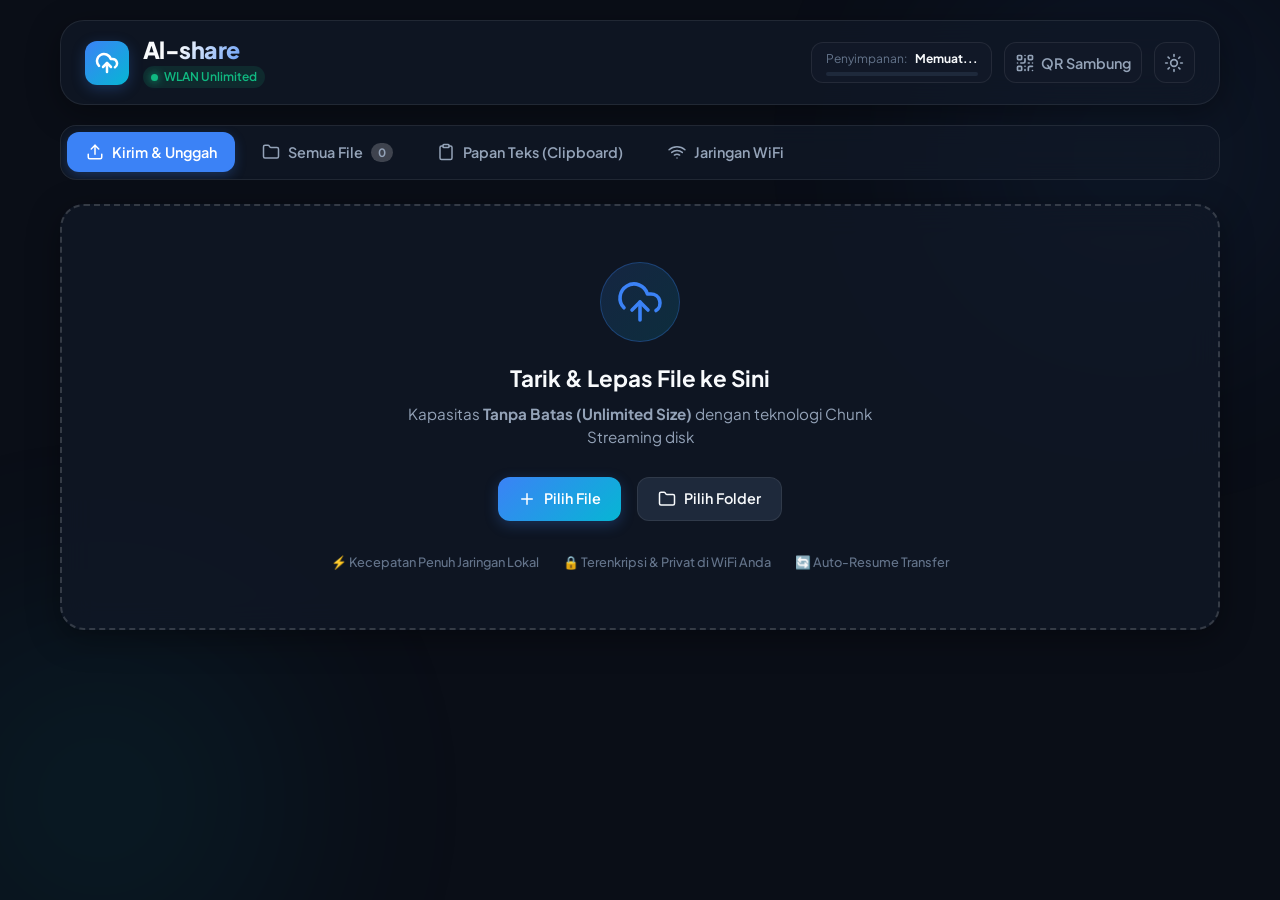
==== web/index.html @ e8899a35 "Initial commit: al-share" ====
<!DOCTYPE html>
<html lang="id">
<head>
    <meta charset="UTF-8">
    <meta name="viewport" content="width=device-width, initial-scale=1.0">
    <title>Al-share | Unlimited WLAN Data Sharing</title>
    <link rel="icon" href="data:image/svg+xml,<svg xmlns=%22http://www.w3.org/2000/svg%22 viewBox=%220 0 100 100%22><text y=%22.9em%22 font-size=%2290%22>⚡</text></svg>">
    <link rel="preconnect" href="https://fonts.googleapis.com">
    <link rel="preconnect" href="https://fonts.gstatic.com" crossorigin>
    <link href="https://fonts.googleapis.com/css2?family=Plus+Jakarta+Sans:wght@300;400;500;600;700;800&display=swap" rel="stylesheet">
    <link rel="stylesheet" href="style.css">
</head>
<body class="dark-theme">
    <!-- Ambient background glow effects -->
    <div class="ambient-glow glow-1"></div>
    <div class="ambient-glow glow-2"></div>

    <div class="app-container">
        <!-- Top Navigation Bar -->
        <header class="app-header">
            <div class="brand">
                <div class="logo-icon">
                    <svg width="24" height="24" viewBox="0 0 24 24" fill="none" stroke="currentColor" stroke-width="2.5" stroke-linecap="round" stroke-linejoin="round">
                        <path d="M4 14.899A7 7 0 1 1 15.71 8h1.79a4.5 4.5 0 0 1 2.5 8.242"></path>
                        <path d="M12 12v9"></path>
                        <path d="m16 16-4-4-4 4"></path>
                    </svg>
                </div>
                <div class="brand-text">
                    <h1>Al-share</h1>
                    <span class="badge-wifi">
                        <span class="pulse-dot"></span> WLAN Unlimited
                    </span>
                </div>
            </div>

            <div class="header-actions">
                <!-- Storage Pill -->
                <div class="storage-pill" id="storageIndicator" title="Kapasitas Ruang Penyimpanan">
                    <div class="storage-text">
                        <span class="storage-label">Penyimpanan:</span>
                        <strong id="storageFreeText">Memuat...</strong>
                    </div>
                    <div class="storage-mini-bar">
                        <div class="storage-mini-fill" id="storageMiniFill" style="width: 0%;"></div>
                    </div>
                </div>

                <!-- QR Modal Button -->
                <button class="btn btn-icon" id="btnOpenQr" title="Tampilkan QR Code Sambungan">
                    <svg width="20" height="20" viewBox="0 0 24 24" fill="none" stroke="currentColor" stroke-width="2" stroke-linecap="round" stroke-linejoin="round">
                        <rect width="5" height="5" x="3" y="3" rx="1"></rect>
                        <rect width="5" height="5" x="16" y="3" rx="1"></rect>
                        <rect width="5" height="5" x="3" y="16" rx="1"></rect>
                        <path d="M21 16h-3a2 2 0 0 0-2 2v3"></path>
                        <path d="M21 21v.01"></path>
                        <path d="M12 7v3a2 2 0 0 1-2 2H7"></path>
                        <path d="M3 12h.01"></path>
                        <path d="M12 3h.01"></path>
                        <path d="M12 16v.01"></path>
                        <path d="M16 12h1"></path>
                        <path d="M21 12v.01"></path>
                        <path d="M12 21v-1"></path>
                    </svg>
                    <span class="btn-text-desktop">QR Sambung</span>
                </button>

                <!-- Theme Toggle -->
                <button class="btn btn-icon" id="btnThemeToggle" title="Ganti Tema Gelap / Terang">
                    <svg id="themeIconDark" width="20" height="20" viewBox="0 0 24 24" fill="none" stroke="currentColor" stroke-width="2" stroke-linecap="round" stroke-linejoin="round">
                        <circle cx="12" cy="12" r="4"></circle>
                        <path d="M12 2v2"></path>
                        <path d="M12 20v2"></path>
                        <path d="m4.93 4.93 1.41 1.41"></path>
                        <path d="m17.66 17.66 1.41 1.41"></path>
                        <path d="M2 12h2"></path>
                        <path d="M20 12h2"></path>
                        <path d="m6.34 17.66-1.41 1.41"></path>
                        <path d="m19.07 4.93-1.41 1.41"></path>
                    </svg>
                    <svg id="themeIconLight" class="hidden" width="20" height="20" viewBox="0 0 24 24" fill="none" stroke="currentColor" stroke-width="2" stroke-linecap="round" stroke-linejoin="round">
                        <path d="M12 3a6 6 0 0 0 9 9 9 9 0 1 1-9-9Z"></path>
                    </svg>
                </button>
            </div>
        </header>

        <!-- Navigation Tabs -->
        <nav class="nav-tabs">
            <button class="tab-btn active" data-tab="tab-upload">
                <svg width="18" height="18" viewBox="0 0 24 24" fill="none" stroke="currentColor" stroke-width="2" stroke-linecap="round" stroke-linejoin="round">
                    <path d="M21 15v4a2 2 0 0 1-2 2H5a2 2 0 0 1-2-2v-4"></path>
                    <polyline points="17 8 12 3 7 8"></polyline>
                    <line x1="12" x2="12" y1="3" y2="15"></line>
                </svg>
                <span>Kirim & Unggah</span>
            </button>
            <button class="tab-btn" data-tab="tab-files">
                <svg width="18" height="18" viewBox="0 0 24 24" fill="none" stroke="currentColor" stroke-width="2" stroke-linecap="round" stroke-linejoin="round">
                    <path d="M4 20h16a2 2 0 0 0 2-2V8a2 2 0 0 0-2-2h-7.93a2 2 0 0 1-1.66-.9l-.82-1.2A2 2 0 0 0 7.93 3H4a2 2 0 0 0-2 2v13c0 1.1.9 2 2 2Z"></path>
                </svg>
                <span>Semua File</span>
                <span class="counter-badge" id="fileCountBadge">0</span>
            </button>
            <button class="tab-btn" data-tab="tab-clipboard">
                <svg width="18" height="18" viewBox="0 0 24 24" fill="none" stroke="currentColor" stroke-width="2" stroke-linecap="round" stroke-linejoin="round">
                    <rect width="8" height="4" x="8" y="2" rx="1" ry="1"></rect>
                    <path d="M16 4h2a2 2 0 0 1 2 2v14a2 2 0 0 1-2 2H6a2 2 0 0 1-2-2V6a2 2 0 0 1 2-2h2"></path>
                </svg>
                <span>Papan Teks (Clipboard)</span>
            </button>
            <button class="tab-btn" data-tab="tab-network">
                <svg width="18" height="18" viewBox="0 0 24 24" fill="none" stroke="currentColor" stroke-width="2" stroke-linecap="round" stroke-linejoin="round">
                    <path d="M5 12.55a11 11 0 0 1 14.08 0"></path>
                    <path d="M1.42 9a16 16 0 0 1 21.16 0"></path>
                    <path d="M8.53 16.11a6 6 0 0 1 6.95 0"></path>
                    <line x1="12" y1="20" x2="12.01" y2="20"></line>
                </svg>
                <span>Jaringan WiFi</span>
            </button>
        </nav>

        <!-- Main Content Views -->
        <main class="app-main">
            <!-- TAB 1: UPLOAD & SEND -->
            <section class="tab-content active" id="tab-upload">
                <div class="upload-container">
                    <!-- Drop Zone -->
                    <div class="drop-zone" id="dropZone">
                        <div class="drop-content">
                            <div class="drop-icon-wrapper">
                                <svg width="48" height="48" viewBox="0 0 24 24" fill="none" stroke="currentColor" stroke-width="1.8" stroke-linecap="round" stroke-linejoin="round">
                                    <path d="M4 14.899A7 7 0 1 1 15.71 8h1.79a4.5 4.5 0 0 1 2.5 8.242"></path>
                                    <path d="M12 12v9"></path>
                                    <path d="m16 16-4-4-4 4"></path>
                                </svg>
                            </div>
                            <h3>Tarik & Lepas File ke Sini</h3>
                            <p class="drop-subtitle">Kapasitas <strong>Tanpa Batas (Unlimited Size)</strong> dengan teknologi Chunk Streaming disk</p>
                            
                            <div class="drop-actions">
                                <label class="btn btn-primary">
                                    <svg width="18" height="18" viewBox="0 0 24 24" fill="none" stroke="currentColor" stroke-width="2" stroke-linecap="round" stroke-linejoin="round">
                                        <path d="M5 12h14"></path>
                                        <path d="M12 5v14"></path>
                                    </svg>
                                    Pilih File
                                    <input type="file" id="fileInput" multiple style="display: none;">
                                </label>
                                <label class="btn btn-secondary">
                                    <svg width="18" height="18" viewBox="0 0 24 24" fill="none" stroke="currentColor" stroke-width="2" stroke-linecap="round" stroke-linejoin="round">
                                        <path d="M4 20h16a2 2 0 0 0 2-2V8a2 2 0 0 0-2-2h-7.93a2 2 0 0 1-1.66-.9l-.82-1.2A2 2 0 0 0 7.93 3H4a2 2 0 0 0-2 2v13c0 1.1.9 2 2 2Z"></path>
                                    </svg>
                                    Pilih Folder
                                    <input type="file" id="folderInput" webkitdirectory directory multiple style="display: none;">
                                </label>
                            </div>
                            <div class="drop-hints">
                                <span>⚡ Kecepatan Penuh Jaringan Lokal</span>
                                <span>🔒 Terenkripsi & Privat di WiFi Anda</span>
                                <span>🔄 Auto-Resume Transfer</span>
                            </div>
                        </div>
                    </div>

                    <!-- Active Uploads List -->
                    <div class="uploads-panel" id="uploadsPanel" style="display: none;">
                        <div class="panel-header">
                            <div class="panel-title">
                                <h3>Proses Pengiriman File</h3>
                                <span class="badge-count" id="uploadCount">0 file</span>
                            </div>
                            <button class="btn btn-sm btn-ghost" id="btnClearCompleted">Bersihkan yang Selesai</button>
                        </div>
                        <div class="upload-list" id="uploadList">
                            <!-- Injected dynamically by JS -->
                        </div>
                    </div>
                </div>
            </section>

            <!-- TAB 2: ALL FILES (FILE MANAGER) -->
            <section class="tab-content" id="tab-files">
                <div class="files-container">
                    <!-- Filter & Toolbar -->
                    <div class="files-toolbar">
                        <div class="search-box">
                            <svg width="18" height="18" viewBox="0 0 24 24" fill="none" stroke="currentColor" stroke-width="2" stroke-linecap="round" stroke-linejoin="round">
                                <circle cx="11" cy="11" r="8"></circle>
                                <path d="m21 21-4.3-4.3"></path>
                            </svg>
                            <input type="text" id="fileSearchInput" placeholder="Cari file berdasarkan nama...">
                        </div>

                        <div class="category-filters" id="categoryFilters">
                            <button class="filter-chip active" data-cat="all">Semua</button>
                            <button class="filter-chip" data-cat="video">Video</button>
                            <button class="filter-chip" data-cat="image">Gambar</button>
                            <button class="filter-chip" data-cat="audio">Musik</button>
                            <button class="filter-chip" data-cat="document">Dokumen</button>
                            <button class="filter-chip" data-cat="archive">Arsip</button>
                        </div>

                        <div class="toolbar-actions">
                            <button class="btn btn-icon" id="btnRefreshFiles" title="Segarkan Daftar File">
                                <svg width="18" height="18" viewBox="0 0 24 24" fill="none" stroke="currentColor" stroke-width="2" stroke-linecap="round" stroke-linejoin="round">
                                    <path d="M21 12a9 9 0 0 0-9-9 9.75 9.75 0 0 0-6.74 2.74L3 8"></path>
                                    <path d="M3 3v5h5"></path>
                                    <path d="M3 12a9 9 0 0 0 9 9 9.75 9.75 0 0 0 6.74-2.74L21 16"></path>
                                    <path d="M16 21h5v-5"></path>
                                </svg>
                            </button>
                            <div class="view-toggle">
                                <button class="btn btn-icon active" id="btnViewGrid" title="Tampilan Kotak">
                                    <svg width="18" height="18" viewBox="0 0 24 24" fill="none" stroke="currentColor" stroke-width="2" stroke-linecap="round" stroke-linejoin="round">
                                        <rect width="7" height="7" x="3" y="3" rx="1"></rect>
                                        <rect width="7" height="7" x="14" y="3" rx="1"></rect>
                                        <rect width="7" height="7" x="14" y="14" rx="1"></rect>
                                        <rect width="7" height="7" x="3" y="14" rx="1"></rect>
                                    </svg>
                                </button>
                                <button class="btn btn-icon" id="btnViewList" title="Tampilan Baris">
                                    <svg width="18" height="18" viewBox="0 0 24 24" fill="none" stroke="currentColor" stroke-width="2" stroke-linecap="round" stroke-linejoin="round">
                                        <line x1="8" x2="21" y1="6" y2="6"></line>
                                        <line x1="8" x2="21" y1="12" y2="12"></line>
                                        <line x1="8" x2="21" y1="18" y2="18"></line>
                                        <line x1="3" x2="3.01" y1="6" y2="6"></line>
                                        <line x1="3" x2="3.01" y1="12" y2="12"></line>
                                        <line x1="3" x2="3.01" y1="18" y2="18"></line>
                                    </svg>
                                </button>
                            </div>
                        </div>
                    </div>

                    <!-- Files Container (Grid or Table) -->
                    <div class="files-display grid-view" id="filesContainer">
                        <!-- Loaded dynamically -->
                    </div>

                    <!-- Empty State -->
                    <div class="empty-state" id="emptyState" style="display: none;">
                        <div class="empty-icon">
                            <svg width="64" height="64" viewBox="0 0 24 24" fill="none" stroke="currentColor" stroke-width="1.5" stroke-linecap="round" stroke-linejoin="round">
                                <path d="M4 20h16a2 2 0 0 0 2-2V8a2 2 0 0 0-2-2h-7.93a2 2 0 0 1-1.66-.9l-.82-1.2A2 2 0 0 0 7.93 3H4a2 2 0 0 0-2 2v13c0 1.1.9 2 2 2Z"></path>
                            </svg>
                        </div>
                        <h3>Belum Ada File yang Dibagikan</h3>
                        <p>Kirim file melalui tab "Kirim & Unggah" dari perangkat ini atau perangkat lain di jaringan WiFi yang sama.</p>
                    </div>
                </div>
            </section>

            <!-- TAB 3: CLIPBOARD / TEXT SHARING -->
            <section class="tab-content" id="tab-clipboard">
                <div class="clipboard-container">
                    <div class="clipboard-composer card">
                        <div class="composer-header">
                            <h3>Bagikan Teks & Catatan Cepat</h3>
                            <span class="subtext">Kirim teks, URL, pesan, atau password instan antar perangkat</span>
                        </div>
                        <div class="composer-body">
                            <textarea id="clipboardInput" placeholder="Ketik atau tempel teks di sini untuk dibagikan ke seluruh perangkat..."></textarea>
                            <div class="composer-actions">
                                <input type="text" id="senderName" class="sender-input" placeholder="Nama Perangkat (cth: HP Saya)" value="">
                                <button class="btn btn-primary" id="btnSendClipboard">
                                    <svg width="18" height="18" viewBox="0 0 24 24" fill="none" stroke="currentColor" stroke-width="2" stroke-linecap="round" stroke-linejoin="round">
                                        <line x1="22" y1="2" x2="11" y2="13"></line>
                                        <polygon points="22 2 15 22 11 13 2 9 22 2"></polygon>
                                    </svg>
                                    Kirim Teks
                                </button>
                            </div>
                        </div>
                    </div>

                    <div class="clipboard-history">
                        <div class="history-header">
                            <h3>Riwayat Teks Tersimpan</h3>
                            <button class="btn btn-sm btn-ghost text-danger" id="btnClearClipboard">Hapus Semua</button>
                        </div>
                        <div class="clipboard-list" id="clipboardList">
                            <!-- Injected dynamically -->
                        </div>
                    </div>
                </div>
            </section>

            <!-- TAB 4: NETWORK & WLAN DETAILS -->
            <section class="tab-content" id="tab-network">
                <div class="network-container">
                    <div class="network-card card">
                        <div class="network-header">
                            <div class="status-indicator">
                                <span class="pulse-dot-large"></span>
                                <div>
                                    <h3>Server WLAN Aktif</h3>
                                    <p class="text-muted">Siap menerima dan mengirim data pada kecepatan lokal penuh</p>
                                </div>
                            </div>
                        </div>

                        <div class="network-details">
                            <div class="info-group">
                                <label>Alamat Akses di Jaringan WiFi:</label>
                                <div class="ip-list" id="networkIpList">
                                    <!-- Dynamic IPs -->
                                </div>
                            </div>

                            <div class="info-group">
                                <label>Pindai untuk Sambung Cepat:</label>
                                <div class="qr-showcase" id="networkQrContainer">
                                    <!-- QR SVG -->
                                </div>
                                <span class="qr-hint">Arahkan kamera HP ke kode QR di atas untuk membuka Al-share</span>
                            </div>

                            <div class="info-group">
                                <label>Folder Penyimpanan:</label>
                                <div class="folder-display">
                                    <code id="serverFolderDisplay">~/alshare_downloads</code>
                                </div>
                            </div>
                        </div>
                    </div>
                </div>
            </section>
        </main>
    </div>

    <!-- QR Code Popup Modal -->
    <div class="modal" id="qrModal">
        <div class="modal-backdrop" id="qrModalBackdrop"></div>
        <div class="modal-card">
            <div class="modal-header">
                <h3>Sambungkan Perangkat Lain</h3>
                <button class="btn-close" id="btnCloseQrModal">&times;</button>
            </div>
            <div class="modal-body text-center">
                <p class="modal-desc">Pastikan perangkat lain terhubung ke WiFi yang sama, lalu scan QR berikut:</p>
                <div class="modal-qr-box" id="modalQrBox">
                    <!-- Dynamic SVG QR -->
                </div>
                <div class="modal-links" id="modalLinks">
                    <!-- Dynamic Link Buttons -->
                </div>
            </div>
        </div>
    </div>

    <!-- Media Preview Modal (Video, Audio, Image, Text) -->
    <div class="modal" id="previewModal">
        <div class="modal-backdrop" id="previewModalBackdrop"></div>
        <div class="modal-card modal-large">
            <div class="modal-header">
                <h3 id="previewTitle">Pratinjau File</h3>
                <div class="modal-header-actions">
                    <a id="previewDownloadBtn" class="btn btn-sm btn-primary" download>
                        <svg width="16" height="16" viewBox="0 0 24 24" fill="none" stroke="currentColor" stroke-width="2" stroke-linecap="round" stroke-linejoin="round">
                            <path d="M21 15v4a2 2 0 0 1-2 2H5a2 2 0 0 1-2-2v-4"></path>
                            <polyline points="7 10 12 15 17 10"></polyline>
                            <line x1="12" x2="12" y1="15" y2="3"></line>
                        </svg>
                        Unduh
                    </a>
                    <button class="btn-close" id="btnClosePreview">&times;</button>
                </div>
            </div>
            <div class="modal-body preview-body" id="previewContent">
                <!-- Preview elements inserted dynamically -->
            </div>
        </div>
    </div>

    <!-- Toast Notification Container -->
    <div class="toast-container" id="toastContainer"></div>

    <script src="app.js"></script>
</body>
</html>
---- web/style.css ----
/* ==========================================================================
   Al-share - Professional WLAN Data Sharing Design System
   ========================================================================== */

:root {
    --font-sans: 'Plus Jakarta Sans', -apple-system, BlinkMacSystemFont, "Segoe UI", Roboto, sans-serif;
    
    /* Dark Theme Palette (Default) */
    --bg-main: #0a0e17;
    --bg-surface: #111827;
    --bg-surface-elevated: #1e293b;
    --bg-glass: rgba(17, 24, 39, 0.75);
    --border-color: rgba(255, 255, 255, 0.08);
    --border-color-hover: rgba(255, 255, 255, 0.16);
    
    --text-primary: #f8fafc;
    --text-secondary: #94a3b8;
    --text-muted: #64748b;
    
    --primary: #3b82f6;
    --primary-hover: #2563eb;
    --primary-glow: rgba(59, 130, 246, 0.25);
    
    --accent-cyan: #06b6d4;
    --accent-violet: #8b5cf6;
    --success: #10b981;
    --warning: #f59e0b;
    --danger: #ef4444;
    
    --radius-sm: 8px;
    --radius-md: 12px;
    --radius-lg: 16px;
    --radius-xl: 24px;
    --radius-full: 9999px;
    
    --shadow-sm: 0 1px 2px rgba(0, 0, 0, 0.3);
    --shadow-md: 0 4px 6px -1px rgba(0, 0, 0, 0.4), 0 2px 4px -2px rgba(0, 0, 0, 0.3);
    --shadow-lg: 0 10px 15px -3px rgba(0, 0, 0, 0.5), 0 4px 6px -4px rgba(0, 0, 0, 0.4);
    --shadow-glass: 0 8px 32px 0 rgba(0, 0, 0, 0.37);
}

body.light-theme {
    --bg-main: #f1f5f9;
    --bg-surface: #ffffff;
    --bg-surface-elevated: #f8fafc;
    --bg-glass: rgba(255, 255, 255, 0.85);
    --border-color: rgba(0, 0, 0, 0.08);
    --border-color-hover: rgba(0, 0, 0, 0.16);
    
    --text-primary: #0f172a;
    --text-secondary: #475569;
    --text-muted: #94a3b8;
    
    --primary: #2563eb;
    --primary-hover: #1d4ed8;
    --primary-glow: rgba(37, 99, 235, 0.15);
    
    --shadow-sm: 0 1px 2px rgba(0, 0, 0, 0.05);
    --shadow-md: 0 4px 6px -1px rgba(0, 0, 0, 0.1), 0 2px 4px -2px rgba(0, 0, 0, 0.06);
    --shadow-lg: 0 10px 15px -3px rgba(0, 0, 0, 0.1), 0 4px 6px -4px rgba(0, 0, 0, 0.05);
    --shadow-glass: 0 8px 32px 0 rgba(0, 0, 0, 0.08);
}

/* Base Reset */
*, *::before, *::after {
    box-sizing: border-box;
    margin: 0;
    padding: 0;
}

body {
    font-family: var(--font-sans);
    background-color: var(--bg-main);
    color: var(--text-primary);
    line-height: 1.5;
    min-height: 100vh;
    overflow-x: hidden;
    position: relative;
    transition: background-color 0.3s ease, color 0.3s ease;
}

/* Ambient Radial Glow */
.ambient-glow {
    position: fixed;
    width: 500px;
    height: 500px;
    border-radius: 50%;
    filter: blur(120px);
    opacity: 0.15;
    pointer-events: none;
    z-index: 0;
    transition: opacity 0.5s ease;
}

.glow-1 {
    top: -100px;
    right: -100px;
    background: radial-gradient(circle, var(--primary), transparent 70%);
}

.glow-2 {
    bottom: -150px;
    left: -150px;
    background: radial-gradient(circle, var(--accent-cyan), transparent 70%);
}

/* App Layout */
.app-container {
    position: relative;
    z-index: 1;
    max-width: 1200px;
    margin: 0 auto;
    padding: 1.25rem;
    min-height: 100vh;
    display: flex;
    flex-direction: column;
}

/* Header */
.app-header {
    display: flex;
    justify-content: space-between;
    align-items: center;
    padding: 1rem 1.5rem;
    background: var(--bg-glass);
    backdrop-filter: blur(16px);
    -webkit-backdrop-filter: blur(16px);
    border: 1px solid var(--border-color);
    border-radius: var(--radius-xl);
    box-shadow: var(--shadow-glass);
    margin-bottom: 1.25rem;
}

.brand {
    display: flex;
    align-items: center;
    gap: 0.85rem;
}

.logo-icon {
    width: 44px;
    height: 44px;
    border-radius: var(--radius-md);
    background: linear-gradient(135deg, var(--primary), var(--accent-cyan));
    display: flex;
    align-items: center;
    justify-content: center;
    color: #ffffff;
    box-shadow: 0 4px 14px var(--primary-glow);
}

.brand-text h1 {
    font-size: 1.45rem;
    font-weight: 800;
    letter-spacing: -0.02em;
    background: linear-gradient(120deg, var(--text-primary) 30%, var(--primary));
    -webkit-background-clip: text;
    -webkit-text-fill-color: transparent;
    line-height: 1.1;
}

.badge-wifi {
    display: inline-flex;
    align-items: center;
    gap: 6px;
    font-size: 0.75rem;
    font-weight: 600;
    color: var(--success);
    background: rgba(16, 185, 129, 0.12);
    padding: 2px 8px;
    border-radius: var(--radius-full);
}

.pulse-dot {
    width: 7px;
    height: 7px;
    background-color: var(--success);
    border-radius: 50%;
    box-shadow: 0 0 8px var(--success);
    animation: pulse 2s infinite;
}

@keyframes pulse {
    0% { transform: scale(0.95); opacity: 0.7; }
    50% { transform: scale(1.2); opacity: 1; }
    100% { transform: scale(0.95); opacity: 0.7; }
}

/* Header Actions */
.header-actions {
    display: flex;
    align-items: center;
    gap: 0.75rem;
}

.storage-pill {
    display: flex;
    flex-direction: column;
    padding: 0.4rem 0.85rem;
    background: var(--bg-surface);
    border: 1px solid var(--border-color);
    border-radius: var(--radius-md);
    font-size: 0.8rem;
    min-width: 140px;
}

.storage-text {
    display: flex;
    justify-content: space-between;
    gap: 8px;
    font-size: 0.75rem;
    margin-bottom: 4px;
}

.storage-label {
    color: var(--text-muted);
}

.storage-mini-bar {
    width: 100%;
    height: 4px;
    background: var(--bg-surface-elevated);
    border-radius: var(--radius-full);
    overflow: hidden;
}

.storage-mini-fill {
    height: 100%;
    background: linear-gradient(90deg, var(--primary), var(--accent-cyan));
    border-radius: var(--radius-full);
    transition: width 0.4s ease;
}

/* Buttons */
.btn {
    display: inline-flex;
    align-items: center;
    justify-content: center;
    gap: 0.5rem;
    font-family: inherit;
    font-weight: 600;
    font-size: 0.9rem;
    padding: 0.65rem 1.25rem;
    border-radius: var(--radius-md);
    border: none;
    cursor: pointer;
    transition: all 0.2s ease;
    text-decoration: none;
    user-select: none;
}

.btn-primary {
    background: linear-gradient(135deg, var(--primary), var(--accent-cyan));
    color: #ffffff;
    box-shadow: 0 4px 14px var(--primary-glow);
}

.btn-primary:hover {
    filter: brightness(1.1);
    transform: translateY(-1px);
    box-shadow: 0 6px 20px var(--primary-glow);
}

.btn-secondary {
    background: var(--bg-surface-elevated);
    color: var(--text-primary);
    border: 1px solid var(--border-color);
}

.btn-secondary:hover {
    background: var(--bg-surface);
    border-color: var(--border-color-hover);
    transform: translateY(-1px);
}

.btn-ghost {
    background: transparent;
    color: var(--text-secondary);
}

.btn-ghost:hover {
    color: var(--text-primary);
    background: rgba(255, 255, 255, 0.05);
}

.btn-icon {
    padding: 0.6rem;
    background: var(--bg-surface);
    color: var(--text-secondary);
    border: 1px solid var(--border-color);
    border-radius: var(--radius-md);
    cursor: pointer;
    display: inline-flex;
    align-items: center;
    gap: 0.4rem;
}

.btn-icon:hover {
    color: var(--text-primary);
    border-color: var(--border-color-hover);
}

.btn-icon.active {
    background: var(--primary);
    color: #ffffff;
    border-color: var(--primary);
}

.btn-sm {
    padding: 0.4rem 0.8rem;
    font-size: 0.8rem;
}

.text-danger {
    color: var(--danger) !important;
}

/* Nav Tabs */
.nav-tabs {
    display: flex;
    gap: 0.5rem;
    padding: 0.4rem;
    background: var(--bg-glass);
    backdrop-filter: blur(12px);
    border: 1px solid var(--border-color);
    border-radius: var(--radius-lg);
    margin-bottom: 1.5rem;
    overflow-x: auto;
}

.tab-btn {
    display: flex;
    align-items: center;
    gap: 0.5rem;
    padding: 0.65rem 1.15rem;
    background: transparent;
    border: none;
    border-radius: var(--radius-md);
    color: var(--text-secondary);
    font-family: inherit;
    font-size: 0.9rem;
    font-weight: 600;
    cursor: pointer;
    transition: all 0.2s ease;
    white-space: nowrap;
}

.tab-btn:hover {
    color: var(--text-primary);
    background: rgba(255, 255, 255, 0.04);
}

.tab-btn.active {
    color: #ffffff;
    background: var(--primary);
    box-shadow: 0 4px 12px var(--primary-glow);
}

.counter-badge {
    background: rgba(255, 255, 255, 0.2);
    padding: 2px 7px;
    border-radius: var(--radius-full);
    font-size: 0.72rem;
    font-weight: 700;
}

/* Tab Content Visibility */
.tab-content {
    display: none;
    animation: fadeIn 0.3s ease;
}

.tab-content.active {
    display: block;
}

@keyframes fadeIn {
    from { opacity: 0; transform: translateY(6px); }
    to { opacity: 1; transform: translateY(0); }
}

/* Drop Zone */
.drop-zone {
    border: 2px dashed var(--border-color-hover);
    background: var(--bg-glass);
    backdrop-filter: blur(16px);
    border-radius: var(--radius-xl);
    padding: 3.5rem 2rem;
    text-align: center;
    transition: all 0.25s ease;
    cursor: pointer;
    box-shadow: var(--shadow-glass);
}

.drop-zone.dragover {
    border-color: var(--primary);
    background: rgba(59, 130, 246, 0.08);
    transform: scale(1.008);
}

.drop-icon-wrapper {
    width: 80px;
    height: 80px;
    margin: 0 auto 1.25rem;
    border-radius: 50%;
    background: linear-gradient(135deg, rgba(59, 130, 246, 0.15), rgba(6, 182, 212, 0.15));
    border: 1px solid rgba(59, 130, 246, 0.3);
    display: flex;
    align-items: center;
    justify-content: center;
    color: var(--primary);
}

.drop-content h3 {
    font-size: 1.4rem;
    font-weight: 700;
    margin-bottom: 0.5rem;
}

.drop-subtitle {
    color: var(--text-secondary);
    font-size: 0.95rem;
    max-width: 500px;
    margin: 0 auto 1.75rem;
}

.drop-actions {
    display: flex;
    justify-content: center;
    gap: 1rem;
    margin-bottom: 2rem;
}

.drop-hints {
    display: flex;
    justify-content: center;
    gap: 1.5rem;
    flex-wrap: wrap;
    color: var(--text-muted);
    font-size: 0.8rem;
    font-weight: 500;
}

/* Uploads Panel */
.uploads-panel {
    margin-top: 1.75rem;
    background: var(--bg-surface);
    border: 1px solid var(--border-color);
    border-radius: var(--radius-xl);
    padding: 1.25rem;
    box-shadow: var(--shadow-md);
}

.panel-header {
    display: flex;
    justify-content: space-between;
    align-items: center;
    margin-bottom: 1rem;
    padding-bottom: 0.75rem;
    border-bottom: 1px solid var(--border-color);
}

.panel-title {
    display: flex;
    align-items: center;
    gap: 0.75rem;
}

.panel-title h3 {
    font-size: 1.05rem;
    font-weight: 700;
}

.badge-count {
    background: var(--bg-surface-elevated);
    color: var(--primary);
    padding: 2px 8px;
    border-radius: var(--radius-full);
    font-size: 0.75rem;
    font-weight: 700;
}

.upload-list {
    display: flex;
    flex-direction: column;
    gap: 0.85rem;
}

/* Upload Item Card */
.upload-card {
    background: var(--bg-surface-elevated);
    border: 1px solid var(--border-color);
    border-radius: var(--radius-md);
    padding: 1rem;
    display: flex;
    flex-direction: column;
    gap: 0.75rem;
    transition: border-color 0.2s ease;
}

.upload-card.completed {
    border-color: rgba(16, 185, 129, 0.4);
}

.upload-card.failed {
    border-color: rgba(239, 68, 68, 0.4);
}

.upload-card-top {
    display: flex;
    align-items: center;
    justify-content: space-between;
}

.file-info-group {
    display: flex;
    align-items: center;
    gap: 0.75rem;
    overflow: hidden;
}

.file-type-icon {
    width: 36px;
    height: 36px;
    border-radius: var(--radius-sm);
    background: rgba(59, 130, 246, 0.15);
    color: var(--primary);
    display: flex;
    align-items: center;
    justify-content: center;
    flex-shrink: 0;
}

.file-name-meta {
    overflow: hidden;
}

.file-name-meta .file-title {
    font-weight: 600;
    font-size: 0.92rem;
    white-space: nowrap;
    overflow: hidden;
    text-overflow: ellipsis;
    max-width: 400px;
}

.file-name-meta .file-meta-sub {
    font-size: 0.76rem;
    color: var(--text-muted);
}

.upload-metrics {
    display: flex;
    align-items: center;
    gap: 1rem;
    font-size: 0.82rem;
}

.upload-speed {
    color: var(--accent-cyan);
    font-weight: 600;
}

.upload-eta {
    color: var(--text-secondary);
}

.progress-track {
    width: 100%;
    height: 7px;
    background: rgba(255, 255, 255, 0.08);
    border-radius: var(--radius-full);
    overflow: hidden;
}

.progress-fill {
    height: 100%;
    background: linear-gradient(90deg, var(--primary), var(--accent-cyan));
    border-radius: var(--radius-full);
    transition: width 0.2s ease;
}

.progress-fill.done {
    background: var(--success);
}

/* File Toolbar */
.files-toolbar {
    display: flex;
    flex-wrap: wrap;
    gap: 0.85rem;
    align-items: center;
    justify-content: space-between;
    margin-bottom: 1.25rem;
}

.search-box {
    display: flex;
    align-items: center;
    gap: 0.6rem;
    background: var(--bg-surface);
    border: 1px solid var(--border-color);
    border-radius: var(--radius-md);
    padding: 0.55rem 0.9rem;
    flex: 1;
    min-width: 240px;
    max-width: 380px;
}

.search-box input {
    background: transparent;
    border: none;
    outline: none;
    color: var(--text-primary);
    font-family: inherit;
    font-size: 0.88rem;
    width: 100%;
}

.search-box input::placeholder {
    color: var(--text-muted);
}

.category-filters {
    display: flex;
    gap: 0.4rem;
    overflow-x: auto;
}

.filter-chip {
    background: var(--bg-surface);
    border: 1px solid var(--border-color);
    border-radius: var(--radius-full);
    padding: 0.4rem 0.85rem;
    font-family: inherit;
    font-size: 0.8rem;
    font-weight: 600;
    color: var(--text-secondary);
    cursor: pointer;
    transition: all 0.2s ease;
    white-space: nowrap;
}

.filter-chip:hover {
    color: var(--text-primary);
    border-color: var(--border-color-hover);
}

.filter-chip.active {
    background: var(--primary);
    color: #ffffff;
    border-color: var(--primary);
}

.toolbar-actions {
    display: flex;
    align-items: center;
    gap: 0.5rem;
}

.view-toggle {
    display: flex;
    border: 1px solid var(--border-color);
    border-radius: var(--radius-md);
    overflow: hidden;
}

.view-toggle .btn-icon {
    border: none;
    border-radius: 0;
}

/* Files Grid View */
.files-display.grid-view {
    display: grid;
    grid-template-columns: repeat(auto-fill, minmax(240px, 1fr));
    gap: 1rem;
}

.file-item-card {
    background: var(--bg-surface);
    border: 1px solid var(--border-color);
    border-radius: var(--radius-lg);
    padding: 1.1rem;
    display: flex;
    flex-direction: column;
    justify-content: space-between;
    gap: 0.85rem;
    transition: all 0.2s ease;
    position: relative;
}

.file-item-card:hover {
    transform: translateY(-2px);
    border-color: var(--border-color-hover);
    box-shadow: var(--shadow-md);
}

.file-card-header {
    display: flex;
    align-items: flex-start;
    gap: 0.75rem;
}

.file-icon-box {
    width: 42px;
    height: 42px;
    border-radius: var(--radius-md);
    display: flex;
    align-items: center;
    justify-content: center;
    font-weight: 700;
    font-size: 0.85rem;
    flex-shrink: 0;
}

.icon-video { background: rgba(239, 68, 68, 0.15); color: #ef4444; }
.icon-image { background: rgba(16, 185, 129, 0.15); color: #10b981; }
.icon-audio { background: rgba(139, 92, 246, 0.15); color: #8b5cf6; }
.icon-document { background: rgba(59, 130, 246, 0.15); color: #3b82f6; }
.icon-archive { background: rgba(245, 158, 11, 0.15); color: #f59e0b; }
.icon-code { background: rgba(6, 182, 212, 0.15); color: #06b6d4; }
.icon-other { background: rgba(148, 163, 184, 0.15); color: #94a3b8; }

.file-card-details {
    overflow: hidden;
    flex: 1;
}

.file-card-title {
    font-weight: 600;
    font-size: 0.92rem;
    color: var(--text-primary);
    white-space: nowrap;
    overflow: hidden;
    text-overflow: ellipsis;
    display: block;
}

.file-card-meta {
    font-size: 0.75rem;
    color: var(--text-muted);
    margin-top: 3px;
}

.file-card-actions {
    display: flex;
    gap: 0.4rem;
    padding-top: 0.6rem;
    border-top: 1px solid var(--border-color);
}

.file-card-actions .btn {
    flex: 1;
    padding: 0.45rem;
    font-size: 0.8rem;
}

/* Files List View */
.files-display.list-view {
    display: flex;
    flex-direction: column;
    gap: 0.5rem;
}

.file-item-row {
    background: var(--bg-surface);
    border: 1px solid var(--border-color);
    border-radius: var(--radius-md);
    padding: 0.75rem 1rem;
    display: flex;
    align-items: center;
    justify-content: space-between;
    gap: 1rem;
    transition: background 0.15s ease;
}

.file-item-row:hover {
    background: var(--bg-surface-elevated);
}

.row-left {
    display: flex;
    align-items: center;
    gap: 0.85rem;
    overflow: hidden;
    flex: 1;
}

.row-actions {
    display: flex;
    align-items: center;
    gap: 0.5rem;
    flex-shrink: 0;
}

/* Empty State */
.empty-state {
    text-align: center;
    padding: 4rem 1rem;
    color: var(--text-muted);
}

.empty-icon {
    margin-bottom: 1rem;
    color: var(--border-color-hover);
}

.empty-state h3 {
    color: var(--text-secondary);
    margin-bottom: 0.5rem;
}

.empty-state p {
    font-size: 0.9rem;
    max-width: 400px;
    margin: 0 auto;
}

/* Clipboard View */
.clipboard-container {
    display: grid;
    grid-template-columns: 1fr 1fr;
    gap: 1.5rem;
}

@media (max-width: 768px) {
    .clipboard-container {
        grid-template-columns: 1fr;
    }
}

.card {
    background: var(--bg-surface);
    border: 1px solid var(--border-color);
    border-radius: var(--radius-xl);
    padding: 1.5rem;
    box-shadow: var(--shadow-glass);
}

.composer-header, .history-header {
    display: flex;
    justify-content: space-between;
    align-items: center;
    margin-bottom: 1rem;
}

.composer-header h3, .history-header h3 {
    font-size: 1.1rem;
    font-weight: 700;
}

.subtext {
    font-size: 0.78rem;
    color: var(--text-muted);
}

.composer-body textarea {
    width: 100%;
    height: 140px;
    background: var(--bg-surface-elevated);
    border: 1px solid var(--border-color);
    border-radius: var(--radius-md);
    padding: 0.85rem;
    color: var(--text-primary);
    font-family: inherit;
    font-size: 0.9rem;
    resize: none;
    outline: none;
    margin-bottom: 0.85rem;
}

.composer-body textarea:focus {
    border-color: var(--primary);
}

.composer-actions {
    display: flex;
    gap: 0.75rem;
}

.sender-input {
    background: var(--bg-surface-elevated);
    border: 1px solid var(--border-color);
    border-radius: var(--radius-md);
    padding: 0.65rem 0.85rem;
    color: var(--text-primary);
    font-family: inherit;
    font-size: 0.85rem;
    flex: 1;
    outline: none;
}

.sender-input:focus {
    border-color: var(--primary);
}

.clipboard-list {
    display: flex;
    flex-direction: column;
    gap: 0.75rem;
    max-height: 500px;
    overflow-y: auto;
}

.clipboard-item {
    background: var(--bg-surface-elevated);
    border: 1px solid var(--border-color);
    border-radius: var(--radius-md);
    padding: 0.85rem 1rem;
    display: flex;
    flex-direction: column;
    gap: 0.5rem;
}

.clipboard-item-header {
    display: flex;
    justify-content: space-between;
    align-items: center;
    font-size: 0.75rem;
    color: var(--text-muted);
}

.clipboard-item-text {
    font-size: 0.9rem;
    white-space: pre-wrap;
    word-break: break-word;
    color: var(--text-primary);
}

.clipboard-item-actions {
    display: flex;
    justify-content: flex-end;
}

/* Network Tab */
.network-card {
    max-width: 600px;
    margin: 0 auto;
}

.network-header {
    margin-bottom: 1.5rem;
    padding-bottom: 1rem;
    border-bottom: 1px solid var(--border-color);
}

.status-indicator {
    display: flex;
    align-items: center;
    gap: 1rem;
}

.pulse-dot-large {
    width: 14px;
    height: 14px;
    background-color: var(--success);
    border-radius: 50%;
    box-shadow: 0 0 12px var(--success);
    animation: pulse 2s infinite;
}

.info-group {
    margin-bottom: 1.5rem;
}

.info-group label {
    display: block;
    font-size: 0.85rem;
    font-weight: 600;
    color: var(--text-secondary);
    margin-bottom: 0.5rem;
}

.ip-list {
    display: flex;
    flex-direction: column;
    gap: 0.5rem;
}

.ip-badge {
    display: flex;
    justify-content: space-between;
    align-items: center;
    background: var(--bg-surface-elevated);
    border: 1px solid var(--border-color);
    border-radius: var(--radius-md);
    padding: 0.75rem 1rem;
    font-family: monospace;
    font-size: 0.95rem;
}

.ip-badge a {
    color: var(--primary);
    text-decoration: none;
    font-weight: 600;
}

.ip-badge a:hover {
    text-decoration: underline;
}

.qr-showcase {
    background: #ffffff;
    padding: 1rem;
    border-radius: var(--radius-lg);
    display: inline-block;
    box-shadow: var(--shadow-md);
    margin: 0.5rem 0;
}

.qr-showcase svg {
    display: block;
    max-width: 180px;
    max-height: 180px;
}

.qr-hint {
    display: block;
    font-size: 0.78rem;
    color: var(--text-muted);
}

.folder-display code {
    display: block;
    background: var(--bg-surface-elevated);
    padding: 0.75rem 1rem;
    border-radius: var(--radius-md);
    font-family: monospace;
    font-size: 0.85rem;
    color: var(--accent-cyan);
    border: 1px solid var(--border-color);
}

/* Modals */
.modal {
    position: fixed;
    top: 0;
    left: 0;
    width: 100vw;
    height: 100vh;
    display: none;
    align-items: center;
    justify-content: center;
    z-index: 100;
    padding: 1rem;
}

.modal.active {
    display: flex;
}

.modal-backdrop {
    position: absolute;
    top: 0;
    left: 0;
    width: 100%;
    height: 100%;
    background: rgba(0, 0, 0, 0.75);
    backdrop-filter: blur(8px);
}

.modal-card {
    position: relative;
    z-index: 1;
    background: var(--bg-surface);
    border: 1px solid var(--border-color);
    border-radius: var(--radius-xl);
    width: 100%;
    max-width: 440px;
    box-shadow: var(--shadow-lg);
    overflow: hidden;
    animation: zoomIn 0.25s ease;
}

.modal-large {
    max-width: 800px;
}

@keyframes zoomIn {
    from { opacity: 0; transform: scale(0.95); }
    to { opacity: 1; transform: scale(1); }
}

.modal-header {
    display: flex;
    justify-content: space-between;
    align-items: center;
    padding: 1rem 1.25rem;
    border-bottom: 1px solid var(--border-color);
}

.modal-header h3 {
    font-size: 1.1rem;
    font-weight: 700;
}

.modal-header-actions {
    display: flex;
    align-items: center;
    gap: 0.5rem;
}

.btn-close {
    background: transparent;
    border: none;
    font-size: 1.5rem;
    color: var(--text-secondary);
    cursor: pointer;
    line-height: 1;
}

.btn-close:hover {
    color: var(--text-primary);
}

.modal-body {
    padding: 1.25rem;
}

.modal-desc {
    font-size: 0.88rem;
    color: var(--text-secondary);
    margin-bottom: 1rem;
}

.modal-qr-box {
    background: #ffffff;
    padding: 1rem;
    border-radius: var(--radius-lg);
    display: inline-block;
    margin: 0 auto 1.25rem;
    box-shadow: var(--shadow-md);
}

.modal-qr-box svg {
    display: block;
    max-width: 220px;
    max-height: 220px;
}

.modal-links {
    display: flex;
    flex-direction: column;
    gap: 0.5rem;
}

.preview-body {
    max-height: 75vh;
    overflow-y: auto;
    display: flex;
    align-items: center;
    justify-content: center;
    background: #000000;
    padding: 0;
}

.preview-body video,
.preview-body audio,
.preview-body img {
    max-width: 100%;
    max-height: 70vh;
}

.preview-text {
    padding: 1.5rem;
    background: var(--bg-surface);
    color: var(--text-primary);
    font-family: monospace;
    font-size: 0.85rem;
    white-space: pre-wrap;
    width: 100%;
    height: 100%;
    overflow: auto;
}

/* Toast Notifications */
.toast-container {
    position: fixed;
    bottom: 1.5rem;
    right: 1.5rem;
    z-index: 1000;
    display: flex;
    flex-direction: column;
    gap: 0.6rem;
    pointer-events: none;
}

.toast {
    background: var(--bg-surface);
    border: 1px solid var(--border-color);
    border-radius: var(--radius-md);
    padding: 0.85rem 1.25rem;
    box-shadow: var(--shadow-lg);
    color: var(--text-primary);
    font-size: 0.88rem;
    font-weight: 500;
    display: flex;
    align-items: center;
    gap: 0.6rem;
    pointer-events: auto;
    animation: toastIn 0.3s cubic-bezier(0.16, 1, 0.3, 1);
    max-width: 380px;
}

@keyframes toastIn {
    from { opacity: 0; transform: translateY(20px) scale(0.9); }
    to { opacity: 1; transform: translateY(0) scale(1); }
}

.toast.toast-success { border-left: 4px solid var(--success); }
.toast.toast-danger { border-left: 4px solid var(--danger); }
.toast.toast-info { border-left: 4px solid var(--primary); }

/* Utilities */
.hidden { display: none !important; }
.text-center { text-align: center; }
.text-muted { color: var(--text-muted); }

/* Mobile Optimizations */
@media (max-width: 640px) {
    .app-container {
        padding: 0.75rem;
    }
    .app-header {
        padding: 0.75rem 1rem;
    }
    .brand-text h1 {
        font-size: 1.2rem;
    }
    .btn-text-desktop {
        display: none;
    }
    .storage-pill {
        display: none;
    }
    .drop-zone {
        padding: 2.5rem 1rem;
    }
    .drop-actions {
        flex-direction: column;
    }
    .drop-actions .btn {
        width: 100%;
    }
    .files-toolbar {
        flex-direction: column;
        align-items: stretch;
    }
    .search-box {
        max-width: 100%;
    }
    .category-filters {
        padding-bottom: 0.3rem;
    }
}
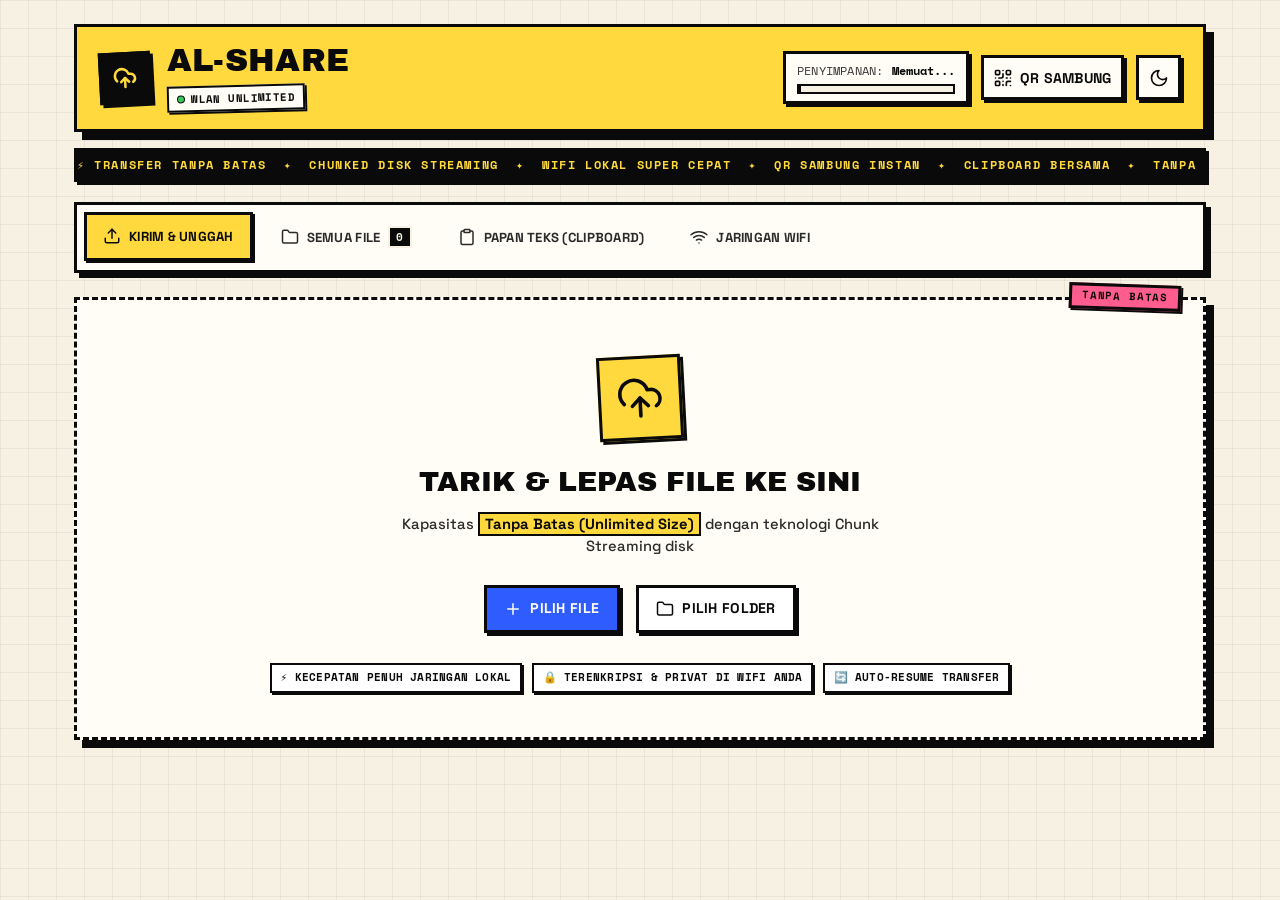
==== commit e91178f0: "style: terapkan tema neo-brutalism pada antarmuka web" ====
--- a/web/index.html
+++ b/web/index.html
@@ -7,14 +7,10 @@
     <link rel="icon" href="data:image/svg+xml,<svg xmlns=%22http://www.w3.org/2000/svg%22 viewBox=%220 0 100 100%22><text y=%22.9em%22 font-size=%2290%22>⚡</text></svg>">
     <link rel="preconnect" href="https://fonts.googleapis.com">
     <link rel="preconnect" href="https://fonts.gstatic.com" crossorigin>
-    <link href="https://fonts.googleapis.com/css2?family=Plus+Jakarta+Sans:wght@300;400;500;600;700;800&display=swap" rel="stylesheet">
+    <link href="https://fonts.googleapis.com/css2?family=Archivo+Black&family=Space+Grotesk:wght@400;500;600;700&family=Space+Mono:wght@400;700&display=swap" rel="stylesheet">
     <link rel="stylesheet" href="style.css">
 </head>
-<body class="dark-theme">
-    <!-- Ambient background glow effects -->
-    <div class="ambient-glow glow-1"></div>
-    <div class="ambient-glow glow-2"></div>
-
+<body class="light-theme">
     <div class="app-container">
         <!-- Top Navigation Bar -->
         <header class="app-header">
@@ -84,6 +80,14 @@
                 </button>
             </div>
         </header>
+
+        <!-- Neo-brutalist marquee -->
+        <div class="brutal-ticker" aria-hidden="true">
+            <div class="ticker-track">
+                <span>⚡ Transfer Tanpa Batas &nbsp;✦&nbsp; Chunked Disk Streaming &nbsp;✦&nbsp; WiFi Lokal Super Cepat &nbsp;✦&nbsp; QR Sambung Instan &nbsp;✦&nbsp; Clipboard Bersama &nbsp;✦&nbsp; Tanpa Aplikasi Tambahan &nbsp;✦&nbsp;</span>
+                <span>⚡ Transfer Tanpa Batas &nbsp;✦&nbsp; Chunked Disk Streaming &nbsp;✦&nbsp; WiFi Lokal Super Cepat &nbsp;✦&nbsp; QR Sambung Instan &nbsp;✦&nbsp; Clipboard Bersama &nbsp;✦&nbsp; Tanpa Aplikasi Tambahan &nbsp;✦&nbsp;</span>
+            </div>
+        </div>
 
         <!-- Navigation Tabs -->
         <nav class="nav-tabs">
--- a/web/style.css
+++ b/web/style.css
@@ -1,515 +1,750 @@
 /* ==========================================================================
-   Al-share - Professional WLAN Data Sharing Design System
+   Al-share — NEO-BRUTALIST DESIGN SYSTEM
+   Thick ink outlines · hard offset shadows · loud flat colors · zero blur
    ========================================================================== */
 
+/* ----------------------------- Design Tokens ----------------------------- */
 :root {
-    --font-sans: 'Plus Jakarta Sans', -apple-system, BlinkMacSystemFont, "Segoe UI", Roboto, sans-serif;
-    
-    /* Dark Theme Palette (Default) */
-    --bg-main: #0a0e17;
-    --bg-surface: #111827;
-    --bg-surface-elevated: #1e293b;
-    --bg-glass: rgba(17, 24, 39, 0.75);
-    --border-color: rgba(255, 255, 255, 0.08);
-    --border-color-hover: rgba(255, 255, 255, 0.16);
-    
-    --text-primary: #f8fafc;
-    --text-secondary: #94a3b8;
-    --text-muted: #64748b;
-    
-    --primary: #3b82f6;
-    --primary-hover: #2563eb;
-    --primary-glow: rgba(59, 130, 246, 0.25);
-    
-    --accent-cyan: #06b6d4;
-    --accent-violet: #8b5cf6;
-    --success: #10b981;
-    --warning: #f59e0b;
-    --danger: #ef4444;
-    
-    --radius-sm: 8px;
-    --radius-md: 12px;
-    --radius-lg: 16px;
-    --radius-xl: 24px;
-    --radius-full: 9999px;
-    
-    --shadow-sm: 0 1px 2px rgba(0, 0, 0, 0.3);
-    --shadow-md: 0 4px 6px -1px rgba(0, 0, 0, 0.4), 0 2px 4px -2px rgba(0, 0, 0, 0.3);
-    --shadow-lg: 0 10px 15px -3px rgba(0, 0, 0, 0.5), 0 4px 6px -4px rgba(0, 0, 0, 0.4);
-    --shadow-glass: 0 8px 32px 0 rgba(0, 0, 0, 0.37);
-}
-
-body.light-theme {
-    --bg-main: #f1f5f9;
-    --bg-surface: #ffffff;
-    --bg-surface-elevated: #f8fafc;
-    --bg-glass: rgba(255, 255, 255, 0.85);
-    --border-color: rgba(0, 0, 0, 0.08);
-    --border-color-hover: rgba(0, 0, 0, 0.16);
-    
-    --text-primary: #0f172a;
-    --text-secondary: #475569;
-    --text-muted: #94a3b8;
-    
-    --primary: #2563eb;
-    --primary-hover: #1d4ed8;
-    --primary-glow: rgba(37, 99, 235, 0.15);
-    
-    --shadow-sm: 0 1px 2px rgba(0, 0, 0, 0.05);
-    --shadow-md: 0 4px 6px -1px rgba(0, 0, 0, 0.1), 0 2px 4px -2px rgba(0, 0, 0, 0.06);
-    --shadow-lg: 0 10px 15px -3px rgba(0, 0, 0, 0.1), 0 4px 6px -4px rgba(0, 0, 0, 0.05);
-    --shadow-glass: 0 8px 32px 0 rgba(0, 0, 0, 0.08);
-}
-
-/* Base Reset */
+    --font-sans: 'Space Grotesk', -apple-system, BlinkMacSystemFont, "Segoe UI", Roboto, sans-serif;
+    --font-display: 'Archivo Black', 'Space Grotesk', -apple-system, BlinkMacSystemFont, sans-serif;
+    --font-mono: 'Space Mono', ui-monospace, SFMono-Regular, Menlo, Consolas, monospace;
+
+    /* Light / Paper theme (defaults) */
+    --ink: #0a0a0a;
+    --paper: #f7f1e3;
+    --surface: #fffdf6;
+    --surface-2: #ffffff;
+    --surface-3: #efe6cf;
+
+    --text-primary: #0a0a0a;
+    --text-secondary: #2b2b2b;
+    --text-muted: #5c5c5c;
+
+    --primary: #2f5cff;
+    --primary-hover: #1e46d6;
+    --primary-soft: #dbe4ff;
+    --on-primary: #fffdf6;
+
+    --accent: #ffd93d;
+    --accent-hover: #f5c400;
+    --accent-soft: #fff3b8;
+    --on-accent: #0a0a0a;
+
+    --pink: #ff5d8f;
+    --pink-soft: #ffd3e0;
+    --lime: #c4f042;
+    --lime-soft: #edffc0;
+    --cyan: #7ce7ff;
+    --purple: #c3a6ff;
+    --orange: #ff9e3d;
+    --red: #ff4d6d;
+    --green: #35c759;
+
+    --success: #2fbf55;
+    --success-soft: #c9f7d4;
+    --danger: #ff4d6d;
+    --danger-soft: #ffd3e0;
+    --warning: #ff9e3d;
+    --info: #2f5cff;
+    --info-soft: #dbe4ff;
+
+    --grid-line: rgba(10, 10, 10, 0.055);
+    --hover-wash: rgba(10, 10, 10, 0.06);
+    --backdrop: rgba(10, 10, 10, 0.72);
+
+    --shadow-color: var(--ink);
+    --shadow-xs: 2px 2px 0 var(--shadow-color);
+    --shadow-sm: 3px 3px 0 var(--shadow-color);
+    --shadow-md: 5px 5px 0 var(--shadow-color);
+    --shadow-lg: 8px 8px 0 var(--shadow-color);
+    --shadow-xl: 12px 12px 0 var(--shadow-color);
+
+    --border-width: 3px;
+    --border: var(--border-width) solid var(--ink);
+
+    --logo-bg: #0a0a0a;
+    --logo-fg: #ffd93d;
+}
+
+body.dark-theme {
+    --ink: #f5f1e6;
+    --paper: #0b0b0b;
+    --surface: #151513;
+    --surface-2: #1d1d1a;
+    --surface-3: #2a2a24;
+
+    --text-primary: #f5f1e6;
+    --text-secondary: #d6d1c2;
+    --text-muted: #a29c8c;
+
+    --primary: #6b8cff;
+    --primary-hover: #89a2ff;
+    --primary-soft: #1b264d;
+    --on-primary: #0a0a0a;
+
+    --accent: #ffd93d;
+    --accent-hover: #ffe66b;
+    --accent-soft: #3b3312;
+    --on-accent: #0a0a0a;
+
+    --pink-soft: #3d1a26;
+    --lime-soft: #26330f;
+    --success: #4ade80;
+    --success-soft: #163a24;
+    --danger: #ff6b85;
+    --danger-soft: #3d1620;
+    --warning: #ffb35c;
+    --info: #6b8cff;
+    --info-soft: #1b264d;
+
+    --grid-line: rgba(245, 241, 230, 0.065);
+    --hover-wash: rgba(245, 241, 230, 0.08);
+    --backdrop: rgba(0, 0, 0, 0.8);
+
+    /* Recompute ink-dependent tokens for the inverted palette */
+    --shadow-color: var(--ink);
+    --shadow-xs: 2px 2px 0 var(--ink);
+    --shadow-sm: 3px 3px 0 var(--ink);
+    --shadow-md: 5px 5px 0 var(--ink);
+    --shadow-lg: 8px 8px 0 var(--ink);
+    --shadow-xl: 12px 12px 0 var(--ink);
+    --border: var(--border-width) solid var(--ink);
+}
+
+/* -------------------------------- Reset --------------------------------- */
 *, *::before, *::after {
     box-sizing: border-box;
     margin: 0;
     padding: 0;
 }
 
+html {
+    -webkit-text-size-adjust: 100%;
+}
+
 body {
     font-family: var(--font-sans);
-    background-color: var(--bg-main);
+    background-color: var(--paper);
+    background-image:
+        linear-gradient(var(--grid-line) 1px, transparent 1px),
+        linear-gradient(90deg, var(--grid-line) 1px, transparent 1px);
+    background-size: 28px 28px;
+    background-attachment: fixed;
     color: var(--text-primary);
     line-height: 1.5;
     min-height: 100vh;
     overflow-x: hidden;
     position: relative;
-    transition: background-color 0.3s ease, color 0.3s ease;
-}
-
-/* Ambient Radial Glow */
+    transition: background-color 0.15s ease, color 0.15s ease;
+}
+
+::selection {
+    background: var(--accent);
+    color: #0a0a0a;
+}
+
+:focus-visible {
+    outline: 3px solid var(--ink);
+    outline-offset: 3px;
+}
+
+::-webkit-scrollbar {
+    width: 12px;
+    height: 12px;
+}
+::-webkit-scrollbar-track {
+    background: var(--paper);
+    border-left: 2px solid var(--ink);
+}
+::-webkit-scrollbar-thumb {
+    background: var(--ink);
+    border: 2px solid var(--paper);
+}
+
+/* Legacy ambient blobs are retired; the grid owns the background now. */
 .ambient-glow {
-    position: fixed;
-    width: 500px;
-    height: 500px;
-    border-radius: 50%;
-    filter: blur(120px);
-    opacity: 0.15;
-    pointer-events: none;
-    z-index: 0;
-    transition: opacity 0.5s ease;
-}
-
-.glow-1 {
-    top: -100px;
-    right: -100px;
-    background: radial-gradient(circle, var(--primary), transparent 70%);
-}
-
-.glow-2 {
-    bottom: -150px;
-    left: -150px;
-    background: radial-gradient(circle, var(--accent-cyan), transparent 70%);
-}
-
-/* App Layout */
+    display: none;
+}
+
+/* ------------------------------- Layout --------------------------------- */
 .app-container {
     position: relative;
     z-index: 1;
-    max-width: 1200px;
+    max-width: 1180px;
     margin: 0 auto;
-    padding: 1.25rem;
+    padding: 1.5rem;
     min-height: 100vh;
     display: flex;
     flex-direction: column;
 }
 
-/* Header */
+/* ------------------------------- Header --------------------------------- */
 .app-header {
     display: flex;
     justify-content: space-between;
     align-items: center;
-    padding: 1rem 1.5rem;
-    background: var(--bg-glass);
-    backdrop-filter: blur(16px);
-    -webkit-backdrop-filter: blur(16px);
-    border: 1px solid var(--border-color);
-    border-radius: var(--radius-xl);
-    box-shadow: var(--shadow-glass);
-    margin-bottom: 1.25rem;
+    gap: 1rem;
+    padding: 1.1rem 1.35rem;
+    background: var(--accent);
+    color: #0a0a0a;
+    border: var(--border);
+    box-shadow: var(--shadow-lg);
+    margin-bottom: 1rem;
 }
 
 .brand {
     display: flex;
     align-items: center;
-    gap: 0.85rem;
+    gap: 1rem;
+    min-width: 0;
 }
 
 .logo-icon {
-    width: 44px;
-    height: 44px;
-    border-radius: var(--radius-md);
-    background: linear-gradient(135deg, var(--primary), var(--accent-cyan));
+    width: 52px;
+    height: 52px;
+    flex-shrink: 0;
+    border: 3px solid #0a0a0a;
+    background: var(--logo-bg);
+    color: var(--logo-fg);
     display: flex;
     align-items: center;
     justify-content: center;
-    color: #ffffff;
-    box-shadow: 0 4px 14px var(--primary-glow);
+    box-shadow: 3px 3px 0 #0a0a0a;
+    transform: rotate(-3deg);
+}
+
+.brand-text {
+    min-width: 0;
 }
 
 .brand-text h1 {
-    font-size: 1.45rem;
-    font-weight: 800;
-    letter-spacing: -0.02em;
-    background: linear-gradient(120deg, var(--text-primary) 30%, var(--primary));
-    -webkit-background-clip: text;
-    -webkit-text-fill-color: transparent;
-    line-height: 1.1;
+    font-family: var(--font-display);
+    font-size: clamp(1.5rem, 3.4vw, 2rem);
+    font-weight: 400;
+    text-transform: uppercase;
+    letter-spacing: 0.01em;
+    line-height: 1;
+    color: #0a0a0a;
 }
 
 .badge-wifi {
     display: inline-flex;
     align-items: center;
     gap: 6px;
-    font-size: 0.75rem;
-    font-weight: 600;
-    color: var(--success);
-    background: rgba(16, 185, 129, 0.12);
-    padding: 2px 8px;
-    border-radius: var(--radius-full);
+    margin-top: 0.5rem;
+    font-family: var(--font-mono);
+    font-size: 0.68rem;
+    font-weight: 700;
+    text-transform: uppercase;
+    letter-spacing: 0.04em;
+    color: #0a0a0a;
+    background: #fffdf6;
+    padding: 3px 8px;
+    border: 2px solid #0a0a0a;
+    box-shadow: 2px 2px 0 #0a0a0a;
+    transform: rotate(-1.5deg);
 }
 
 .pulse-dot {
-    width: 7px;
-    height: 7px;
-    background-color: var(--success);
+    width: 8px;
+    height: 8px;
+    background-color: var(--green);
+    border: 1px solid #0a0a0a;
     border-radius: 50%;
-    box-shadow: 0 0 8px var(--success);
     animation: pulse 2s infinite;
 }
 
 @keyframes pulse {
-    0% { transform: scale(0.95); opacity: 0.7; }
-    50% { transform: scale(1.2); opacity: 1; }
-    100% { transform: scale(0.95); opacity: 0.7; }
-}
-
-/* Header Actions */
+    0%   { transform: scale(0.9); opacity: 0.65; }
+    50%  { transform: scale(1.25); opacity: 1; }
+    100% { transform: scale(0.9); opacity: 0.65; }
+}
+
 .header-actions {
     display: flex;
     align-items: center;
     gap: 0.75rem;
+    flex-shrink: 0;
 }
 
 .storage-pill {
     display: flex;
     flex-direction: column;
-    padding: 0.4rem 0.85rem;
-    background: var(--bg-surface);
-    border: 1px solid var(--border-color);
-    border-radius: var(--radius-md);
-    font-size: 0.8rem;
-    min-width: 140px;
+    padding: 0.45rem 0.7rem;
+    background: #fffdf6;
+    color: #0a0a0a;
+    border: 3px solid #0a0a0a;
+    box-shadow: 3px 3px 0 #0a0a0a;
+    font-size: 0.78rem;
+    min-width: 160px;
 }
 
 .storage-text {
     display: flex;
     justify-content: space-between;
     gap: 8px;
-    font-size: 0.75rem;
-    margin-bottom: 4px;
+    font-size: 0.72rem;
+    margin-bottom: 5px;
+    font-family: var(--font-mono);
 }
 
 .storage-label {
-    color: var(--text-muted);
+    color: #3a3a3a;
+    text-transform: uppercase;
+    letter-spacing: 0.02em;
 }
 
 .storage-mini-bar {
     width: 100%;
-    height: 4px;
-    background: var(--bg-surface-elevated);
-    border-radius: var(--radius-full);
+    height: 10px;
+    background: #f7f1e3;
+    border: 2px solid #0a0a0a;
     overflow: hidden;
 }
 
 .storage-mini-fill {
     height: 100%;
-    background: linear-gradient(90deg, var(--primary), var(--accent-cyan));
-    border-radius: var(--radius-full);
+    width: 0%;
+    background: var(--primary);
+    border-right: 2px solid #0a0a0a;
     transition: width 0.4s ease;
 }
 
-/* Buttons */
+/* Header buttons keep fixed contrast on the yellow bar */
+.app-header .btn-icon {
+    background: #fffdf6;
+    color: #0a0a0a;
+    border-color: #0a0a0a;
+    box-shadow: 3px 3px 0 #0a0a0a;
+}
+
+.app-header .btn-icon:hover {
+    background: #fff3b8;
+    color: #0a0a0a;
+    border-color: #0a0a0a;
+    transform: translate(-2px, -2px);
+    box-shadow: 5px 5px 0 #0a0a0a;
+}
+
+/* ------------------------------- Buttons -------------------------------- */
 .btn {
     display: inline-flex;
     align-items: center;
     justify-content: center;
     gap: 0.5rem;
-    font-family: inherit;
-    font-weight: 600;
-    font-size: 0.9rem;
-    padding: 0.65rem 1.25rem;
-    border-radius: var(--radius-md);
-    border: none;
+    font-family: var(--font-sans);
+    font-weight: 700;
+    font-size: 0.88rem;
+    text-transform: uppercase;
+    letter-spacing: 0.02em;
+    padding: 0.65rem 1.1rem;
+    border: 3px solid var(--ink);
+    background: var(--surface);
+    color: var(--text-primary);
     cursor: pointer;
-    transition: all 0.2s ease;
     text-decoration: none;
     user-select: none;
+    box-shadow: var(--shadow-sm);
+    transition: transform 0.12s ease, box-shadow 0.12s ease, background-color 0.12s ease;
+}
+
+.btn:hover {
+    transform: translate(-2px, -2px);
+    box-shadow: var(--shadow-md);
+}
+
+.btn:active {
+    transform: translate(2px, 2px);
+    box-shadow: none;
 }
 
 .btn-primary {
-    background: linear-gradient(135deg, var(--primary), var(--accent-cyan));
-    color: #ffffff;
-    box-shadow: 0 4px 14px var(--primary-glow);
+    background: var(--primary);
+    color: var(--on-primary);
 }
 
 .btn-primary:hover {
-    filter: brightness(1.1);
-    transform: translateY(-1px);
-    box-shadow: 0 6px 20px var(--primary-glow);
+    background: var(--primary-hover);
 }
 
 .btn-secondary {
-    background: var(--bg-surface-elevated);
+    background: var(--surface-2);
     color: var(--text-primary);
-    border: 1px solid var(--border-color);
 }
 
 .btn-secondary:hover {
-    background: var(--bg-surface);
-    border-color: var(--border-color-hover);
-    transform: translateY(-1px);
+    background: var(--accent-soft);
 }
 
 .btn-ghost {
     background: transparent;
     color: var(--text-secondary);
+    border-color: transparent;
+    box-shadow: none;
 }
 
 .btn-ghost:hover {
-    color: var(--text-primary);
-    background: rgba(255, 255, 255, 0.05);
+    background: var(--hover-wash);
+    border-color: var(--ink);
+    transform: translate(-2px, -2px);
+    box-shadow: var(--shadow-xs);
+}
+
+.btn-ghost:active {
+    transform: translate(1px, 1px);
+    box-shadow: none;
 }
 
 .btn-icon {
     padding: 0.6rem;
-    background: var(--bg-surface);
+    background: var(--surface);
     color: var(--text-secondary);
-    border: 1px solid var(--border-color);
-    border-radius: var(--radius-md);
+    border: 3px solid var(--ink);
+    box-shadow: var(--shadow-xs);
     cursor: pointer;
     display: inline-flex;
     align-items: center;
     gap: 0.4rem;
+    font-family: inherit;
+    font-weight: 700;
 }
 
 .btn-icon:hover {
     color: var(--text-primary);
-    border-color: var(--border-color-hover);
+    background: var(--accent-soft);
+    transform: translate(-2px, -2px);
+    box-shadow: var(--shadow-sm);
+}
+
+.btn-icon:active {
+    transform: translate(1px, 1px);
+    box-shadow: none;
 }
 
 .btn-icon.active {
-    background: var(--primary);
-    color: #ffffff;
-    border-color: var(--primary);
+    background: var(--accent);
+    color: var(--on-accent);
 }
 
 .btn-sm {
-    padding: 0.4rem 0.8rem;
-    font-size: 0.8rem;
+    padding: 0.35rem 0.65rem;
+    font-size: 0.72rem;
+    border-width: 2px;
+    box-shadow: var(--shadow-xs);
 }
 
 .text-danger {
     color: var(--danger) !important;
 }
 
-/* Nav Tabs */
+.btn.text-danger,
+.btn-icon.text-danger {
+    background: var(--danger-soft);
+    color: var(--danger) !important;
+}
+
+/* ------------------------------ Tick(er) -------------------------------- */
+.brutal-ticker {
+    overflow: hidden;
+    background: #0a0a0a;
+    color: var(--accent);
+    border: var(--border);
+    box-shadow: var(--shadow-sm);
+    margin-bottom: 1.25rem;
+    padding: 0.35rem 0;
+}
+
+.ticker-track {
+    display: flex;
+    width: max-content;
+    animation: ticker 26s linear infinite;
+}
+
+.ticker-track span {
+    display: inline-flex;
+    align-items: center;
+    gap: 1.25rem;
+    padding-right: 1.25rem;
+    font-family: var(--font-mono);
+    font-size: 0.72rem;
+    font-weight: 700;
+    letter-spacing: 0.14em;
+    text-transform: uppercase;
+    white-space: nowrap;
+}
+
+@keyframes ticker {
+    from { transform: translateX(0); }
+    to   { transform: translateX(-50%); }
+}
+
+/* ------------------------------- Nav Tabs ------------------------------- */
 .nav-tabs {
     display: flex;
     gap: 0.5rem;
-    padding: 0.4rem;
-    background: var(--bg-glass);
-    backdrop-filter: blur(12px);
-    border: 1px solid var(--border-color);
-    border-radius: var(--radius-lg);
+    padding: 0.5rem;
+    background: var(--surface);
+    border: var(--border);
+    box-shadow: var(--shadow-md);
     margin-bottom: 1.5rem;
     overflow-x: auto;
+    scrollbar-width: none;
+}
+
+.nav-tabs::-webkit-scrollbar {
+    display: none;
 }
 
 .tab-btn {
     display: flex;
     align-items: center;
     gap: 0.5rem;
-    padding: 0.65rem 1.15rem;
+    padding: 0.65rem 1rem;
     background: transparent;
-    border: none;
-    border-radius: var(--radius-md);
+    border: 3px solid transparent;
     color: var(--text-secondary);
-    font-family: inherit;
-    font-size: 0.9rem;
-    font-weight: 600;
+    font-family: var(--font-sans);
+    font-size: 0.82rem;
+    font-weight: 700;
+    text-transform: uppercase;
+    letter-spacing: 0.02em;
     cursor: pointer;
-    transition: all 0.2s ease;
     white-space: nowrap;
+    transition: transform 0.12s ease, box-shadow 0.12s ease, background-color 0.12s ease;
 }
 
 .tab-btn:hover {
     color: var(--text-primary);
-    background: rgba(255, 255, 255, 0.04);
+    background: var(--hover-wash);
+    border-color: var(--ink);
 }
 
 .tab-btn.active {
-    color: #ffffff;
-    background: var(--primary);
-    box-shadow: 0 4px 12px var(--primary-glow);
+    color: var(--on-accent);
+    background: var(--accent);
+    border-color: var(--ink);
+    box-shadow: var(--shadow-xs);
+    transform: translate(-1px, -1px);
 }
 
 .counter-badge {
-    background: rgba(255, 255, 255, 0.2);
-    padding: 2px 7px;
-    border-radius: var(--radius-full);
-    font-size: 0.72rem;
-    font-weight: 700;
-}
-
-/* Tab Content Visibility */
+    background: var(--ink);
+    color: var(--paper);
+    min-width: 22px;
+    padding: 1px 6px;
+    font-family: var(--font-mono);
+    font-size: 0.68rem;
+    font-weight: 700;
+    text-align: center;
+    border: 2px solid currentColor;
+}
+
+.tab-btn.active .counter-badge {
+    background: #0a0a0a;
+    color: var(--accent);
+    border-color: #0a0a0a;
+}
+
+/* --------------------------- Tab Transitions ---------------------------- */
 .tab-content {
     display: none;
-    animation: fadeIn 0.3s ease;
+    animation: slamIn 0.22s cubic-bezier(0.2, 0.9, 0.3, 1.15);
 }
 
 .tab-content.active {
     display: block;
 }
 
-@keyframes fadeIn {
-    from { opacity: 0; transform: translateY(6px); }
-    to { opacity: 1; transform: translateY(0); }
-}
-
-/* Drop Zone */
+@keyframes slamIn {
+    from { opacity: 0; transform: translateY(10px) rotate(-0.35deg); }
+    to   { opacity: 1; transform: translateY(0) rotate(0); }
+}
+
+/* ------------------------------- Drop Zone ------------------------------ */
 .drop-zone {
-    border: 2px dashed var(--border-color-hover);
-    background: var(--bg-glass);
-    backdrop-filter: blur(16px);
-    border-radius: var(--radius-xl);
-    padding: 3.5rem 2rem;
+    position: relative;
+    background: var(--surface);
+    border: 3px dashed var(--ink);
+    padding: 3.5rem 2rem 2.75rem;
     text-align: center;
-    transition: all 0.25s ease;
     cursor: pointer;
-    box-shadow: var(--shadow-glass);
+    box-shadow: var(--shadow-lg);
+    transition: transform 0.15s ease, box-shadow 0.15s ease, background-color 0.15s ease;
+}
+
+.drop-zone::after {
+    content: "TANPA BATAS";
+    position: absolute;
+    top: -16px;
+    right: 22px;
+    background: var(--pink);
+    color: #0a0a0a;
+    border: 3px solid var(--ink);
+    box-shadow: var(--shadow-xs);
+    padding: 2px 10px;
+    font-family: var(--font-mono);
+    font-size: 0.66rem;
+    font-weight: 700;
+    letter-spacing: 0.08em;
+    transform: rotate(2deg);
 }
 
 .drop-zone.dragover {
-    border-color: var(--primary);
-    background: rgba(59, 130, 246, 0.08);
-    transform: scale(1.008);
+    background: var(--accent-soft);
+    transform: translate(-3px, -3px) rotate(-0.3deg);
+    box-shadow: var(--shadow-xl);
+}
+
+.drop-zone.dragover::after {
+    content: "LEPASKAN!";
+    background: var(--lime);
 }
 
 .drop-icon-wrapper {
-    width: 80px;
-    height: 80px;
-    margin: 0 auto 1.25rem;
-    border-radius: 50%;
-    background: linear-gradient(135deg, rgba(59, 130, 246, 0.15), rgba(6, 182, 212, 0.15));
-    border: 1px solid rgba(59, 130, 246, 0.3);
+    width: 84px;
+    height: 84px;
+    margin: 0 auto 1.35rem;
+    background: var(--accent);
+    color: #0a0a0a;
+    border: 3px solid var(--ink);
+    box-shadow: var(--shadow-sm);
     display: flex;
     align-items: center;
     justify-content: center;
-    color: var(--primary);
+    transform: rotate(-3deg);
+    transition: transform 0.15s ease;
+}
+
+.drop-zone:hover .drop-icon-wrapper {
+    transform: rotate(3deg) scale(1.04);
 }
 
 .drop-content h3 {
-    font-size: 1.4rem;
-    font-weight: 700;
-    margin-bottom: 0.5rem;
+    font-family: var(--font-display);
+    font-size: clamp(1.3rem, 3vw, 1.75rem);
+    font-weight: 400;
+    text-transform: uppercase;
+    letter-spacing: 0;
+    margin-bottom: 0.6rem;
 }
 
 .drop-subtitle {
     color: var(--text-secondary);
-    font-size: 0.95rem;
-    max-width: 500px;
+    font-size: 0.92rem;
+    font-weight: 500;
+    max-width: 540px;
     margin: 0 auto 1.75rem;
+}
+
+.drop-subtitle strong {
+    background: var(--accent);
+    color: #0a0a0a;
+    border: 2px solid var(--ink);
+    padding: 1px 5px;
+    font-weight: 700;
+    white-space: nowrap;
 }
 
 .drop-actions {
     display: flex;
     justify-content: center;
     gap: 1rem;
-    margin-bottom: 2rem;
+    margin-bottom: 1.85rem;
 }
 
 .drop-hints {
     display: flex;
     justify-content: center;
-    gap: 1.5rem;
+    gap: 0.6rem;
     flex-wrap: wrap;
-    color: var(--text-muted);
-    font-size: 0.8rem;
-    font-weight: 500;
-}
-
-/* Uploads Panel */
+    font-family: var(--font-mono);
+    font-size: 0.7rem;
+    font-weight: 700;
+    text-transform: uppercase;
+    letter-spacing: 0.02em;
+}
+
+.drop-hints span {
+    background: var(--surface-2);
+    border: 2px solid var(--ink);
+    box-shadow: var(--shadow-xs);
+    padding: 0.3rem 0.55rem;
+}
+
+/* ----------------------------- Upload Panel ----------------------------- */
 .uploads-panel {
-    margin-top: 1.75rem;
-    background: var(--bg-surface);
-    border: 1px solid var(--border-color);
-    border-radius: var(--radius-xl);
+    margin-top: 2rem;
+    background: var(--surface-2);
+    border: var(--border);
+    box-shadow: var(--shadow-md);
     padding: 1.25rem;
-    box-shadow: var(--shadow-md);
 }
 
 .panel-header {
     display: flex;
     justify-content: space-between;
     align-items: center;
-    margin-bottom: 1rem;
-    padding-bottom: 0.75rem;
-    border-bottom: 1px solid var(--border-color);
+    gap: 1rem;
+    margin-bottom: 1.1rem;
+    padding-bottom: 0.9rem;
+    border-bottom: 3px solid var(--ink);
 }
 
 .panel-title {
     display: flex;
     align-items: center;
     gap: 0.75rem;
+    min-width: 0;
 }
 
 .panel-title h3 {
-    font-size: 1.05rem;
-    font-weight: 700;
+    font-size: 1rem;
+    font-weight: 700;
+    text-transform: uppercase;
+    letter-spacing: 0.01em;
 }
 
 .badge-count {
-    background: var(--bg-surface-elevated);
-    color: var(--primary);
-    padding: 2px 8px;
-    border-radius: var(--radius-full);
-    font-size: 0.75rem;
-    font-weight: 700;
+    background: var(--accent);
+    color: var(--on-accent);
+    border: 2px solid var(--ink);
+    padding: 1px 8px;
+    font-family: var(--font-mono);
+    font-size: 0.7rem;
+    font-weight: 700;
+    white-space: nowrap;
 }
 
 .upload-list {
     display: flex;
     flex-direction: column;
-    gap: 0.85rem;
-}
-
-/* Upload Item Card */
+    gap: 0.9rem;
+}
+
+/* ----------------------------- Upload Card ------------------------------ */
 .upload-card {
-    background: var(--bg-surface-elevated);
-    border: 1px solid var(--border-color);
-    border-radius: var(--radius-md);
-    padding: 1rem;
+    background: var(--surface);
+    border: var(--border);
+    box-shadow: var(--shadow-sm);
+    padding: 0.95rem 1rem;
     display: flex;
     flex-direction: column;
     gap: 0.75rem;
-    transition: border-color 0.2s ease;
 }
 
 .upload-card.completed {
-    border-color: rgba(16, 185, 129, 0.4);
+    box-shadow: var(--shadow-sm), inset 6px 0 0 var(--success);
 }
 
 .upload-card.failed {
-    border-color: rgba(239, 68, 68, 0.4);
+    box-shadow: var(--shadow-sm), inset 6px 0 0 var(--danger);
 }
 
 .upload-card-top {
     display: flex;
     align-items: center;
     justify-content: space-between;
+    gap: 1rem;
 }
 
 .file-info-group {
@@ -517,48 +752,57 @@
     align-items: center;
     gap: 0.75rem;
     overflow: hidden;
+    min-width: 0;
 }
 
 .file-type-icon {
-    width: 36px;
-    height: 36px;
-    border-radius: var(--radius-sm);
-    background: rgba(59, 130, 246, 0.15);
-    color: var(--primary);
+    width: 40px;
+    height: 40px;
+    flex-shrink: 0;
+    border: 2px solid var(--ink);
+    background: var(--accent-soft);
+    color: var(--text-primary);
     display: flex;
     align-items: center;
     justify-content: center;
-    flex-shrink: 0;
+    box-shadow: var(--shadow-xs);
 }
 
 .file-name-meta {
     overflow: hidden;
+    min-width: 0;
 }
 
 .file-name-meta .file-title {
-    font-weight: 600;
-    font-size: 0.92rem;
+    font-weight: 700;
+    font-size: 0.9rem;
     white-space: nowrap;
     overflow: hidden;
     text-overflow: ellipsis;
-    max-width: 400px;
+    max-width: 420px;
 }
 
 .file-name-meta .file-meta-sub {
-    font-size: 0.76rem;
+    font-family: var(--font-mono);
+    font-size: 0.68rem;
     color: var(--text-muted);
 }
 
 .upload-metrics {
     display: flex;
     align-items: center;
-    gap: 1rem;
-    font-size: 0.82rem;
+    gap: 0.9rem;
+    font-family: var(--font-mono);
+    font-size: 0.72rem;
+    flex-shrink: 0;
 }
 
 .upload-speed {
-    color: var(--accent-cyan);
-    font-weight: 600;
+    color: var(--primary);
+    font-weight: 700;
+    background: var(--primary-soft);
+    border: 2px solid var(--ink);
+    padding: 1px 6px;
 }
 
 .upload-eta {
@@ -567,44 +811,55 @@
 
 .progress-track {
     width: 100%;
-    height: 7px;
-    background: rgba(255, 255, 255, 0.08);
-    border-radius: var(--radius-full);
+    height: 14px;
+    background: var(--surface-3);
+    border: 2px solid var(--ink);
     overflow: hidden;
 }
 
 .progress-fill {
     height: 100%;
-    background: linear-gradient(90deg, var(--primary), var(--accent-cyan));
-    border-radius: var(--radius-full);
-    transition: width 0.2s ease;
+    width: 0%;
+    background-color: var(--accent);
+    background-image: repeating-linear-gradient(
+        45deg,
+        rgba(10, 10, 10, 0.28) 0 6px,
+        transparent 6px 12px
+    );
+    border-right: 2px solid var(--ink);
+    transition: width 0.2s linear;
 }
 
 .progress-fill.done {
-    background: var(--success);
-}
-
-/* File Toolbar */
+    background-color: var(--success);
+}
+
+/* ------------------------------ File Toolbar ---------------------------- */
 .files-toolbar {
     display: flex;
     flex-wrap: wrap;
     gap: 0.85rem;
     align-items: center;
     justify-content: space-between;
-    margin-bottom: 1.25rem;
+    margin-bottom: 1.35rem;
 }
 
 .search-box {
     display: flex;
     align-items: center;
     gap: 0.6rem;
-    background: var(--bg-surface);
-    border: 1px solid var(--border-color);
-    border-radius: var(--radius-md);
-    padding: 0.55rem 0.9rem;
+    background: var(--surface);
+    border: 3px solid var(--ink);
+    box-shadow: var(--shadow-xs);
+    padding: 0.55rem 0.8rem;
     flex: 1;
     min-width: 240px;
     max-width: 380px;
+}
+
+.search-box svg {
+    flex-shrink: 0;
+    color: var(--text-muted);
 }
 
 .search-box input {
@@ -612,8 +867,9 @@
     border: none;
     outline: none;
     color: var(--text-primary);
-    font-family: inherit;
+    font-family: var(--font-sans);
     font-size: 0.88rem;
+    font-weight: 500;
     width: 100%;
 }
 
@@ -623,33 +879,44 @@
 
 .category-filters {
     display: flex;
-    gap: 0.4rem;
+    gap: 0.45rem;
     overflow-x: auto;
+    padding-bottom: 2px;
+    scrollbar-width: none;
+}
+
+.category-filters::-webkit-scrollbar {
+    display: none;
 }
 
 .filter-chip {
-    background: var(--bg-surface);
-    border: 1px solid var(--border-color);
-    border-radius: var(--radius-full);
-    padding: 0.4rem 0.85rem;
-    font-family: inherit;
-    font-size: 0.8rem;
-    font-weight: 600;
+    background: var(--surface);
+    border: 2px solid var(--ink);
+    box-shadow: var(--shadow-xs);
+    padding: 0.35rem 0.7rem;
+    font-family: var(--font-sans);
+    font-size: 0.74rem;
+    font-weight: 700;
+    text-transform: uppercase;
+    letter-spacing: 0.02em;
     color: var(--text-secondary);
     cursor: pointer;
-    transition: all 0.2s ease;
     white-space: nowrap;
+    transition: transform 0.12s ease, box-shadow 0.12s ease, background-color 0.12s ease;
 }
 
 .filter-chip:hover {
     color: var(--text-primary);
-    border-color: var(--border-color-hover);
+    background: var(--accent-soft);
+    transform: translate(-1px, -1px);
+    box-shadow: var(--shadow-sm);
 }
 
 .filter-chip.active {
-    background: var(--primary);
-    color: #ffffff;
-    border-color: var(--primary);
+    background: var(--accent);
+    color: var(--on-accent);
+    transform: translate(-1px, -1px);
+    box-shadow: var(--shadow-sm);
 }
 
 .toolbar-actions {
@@ -660,76 +927,102 @@
 
 .view-toggle {
     display: flex;
-    border: 1px solid var(--border-color);
-    border-radius: var(--radius-md);
-    overflow: hidden;
+    border: 3px solid var(--ink);
+    box-shadow: var(--shadow-xs);
+    background: var(--surface);
 }
 
 .view-toggle .btn-icon {
     border: none;
-    border-radius: 0;
-}
-
-/* Files Grid View */
+    box-shadow: none;
+    background: transparent;
+    color: var(--text-muted);
+    padding: 0.5rem;
+}
+
+.view-toggle .btn-icon + .btn-icon {
+    border-left: 2px solid var(--ink);
+}
+
+.view-toggle .btn-icon:hover {
+    background: var(--accent-soft);
+    color: var(--text-primary);
+    transform: none;
+    box-shadow: none;
+}
+
+.view-toggle .btn-icon.active {
+    background: var(--accent);
+    color: var(--on-accent);
+}
+
+/* ---------------------------- Files: Grid View -------------------------- */
 .files-display.grid-view {
     display: grid;
-    grid-template-columns: repeat(auto-fill, minmax(240px, 1fr));
-    gap: 1rem;
+    grid-template-columns: repeat(auto-fill, minmax(250px, 1fr));
+    gap: 1.1rem;
 }
 
 .file-item-card {
-    background: var(--bg-surface);
-    border: 1px solid var(--border-color);
-    border-radius: var(--radius-lg);
-    padding: 1.1rem;
+    background: var(--surface);
+    border: var(--border);
+    box-shadow: var(--shadow-md);
+    padding: 1rem;
     display: flex;
     flex-direction: column;
     justify-content: space-between;
     gap: 0.85rem;
-    transition: all 0.2s ease;
     position: relative;
+    transition: transform 0.14s ease, box-shadow 0.14s ease;
 }
 
 .file-item-card:hover {
-    transform: translateY(-2px);
-    border-color: var(--border-color-hover);
-    box-shadow: var(--shadow-md);
+    transform: translate(-3px, -3px);
+    box-shadow: var(--shadow-lg);
 }
 
 .file-card-header {
     display: flex;
     align-items: flex-start;
-    gap: 0.75rem;
+    gap: 0.8rem;
+    min-width: 0;
 }
 
 .file-icon-box {
-    width: 42px;
-    height: 42px;
-    border-radius: var(--radius-md);
+    width: 48px;
+    height: 48px;
+    border: 2px solid var(--ink);
+    box-shadow: var(--shadow-xs);
     display: flex;
     align-items: center;
     justify-content: center;
-    font-weight: 700;
-    font-size: 0.85rem;
+    font-size: 1.35rem;
     flex-shrink: 0;
-}
-
-.icon-video { background: rgba(239, 68, 68, 0.15); color: #ef4444; }
-.icon-image { background: rgba(16, 185, 129, 0.15); color: #10b981; }
-.icon-audio { background: rgba(139, 92, 246, 0.15); color: #8b5cf6; }
-.icon-document { background: rgba(59, 130, 246, 0.15); color: #3b82f6; }
-.icon-archive { background: rgba(245, 158, 11, 0.15); color: #f59e0b; }
-.icon-code { background: rgba(6, 182, 212, 0.15); color: #06b6d4; }
-.icon-other { background: rgba(148, 163, 184, 0.15); color: #94a3b8; }
+    color: #0a0a0a;
+    transform: rotate(-2deg);
+}
+
+.file-item-card:hover .file-icon-box {
+    transform: rotate(2deg);
+}
+
+.icon-video    { background: var(--pink); }
+.icon-image    { background: var(--lime); }
+.icon-audio    { background: var(--purple); }
+.icon-document { background: #9db9ff; }
+.icon-archive  { background: var(--accent); }
+.icon-code     { background: var(--cyan); }
+.icon-other    { background: #d9d2c0; }
 
 .file-card-details {
     overflow: hidden;
     flex: 1;
+    min-width: 0;
 }
 
 .file-card-title {
-    font-weight: 600;
-    font-size: 0.92rem;
+    font-weight: 700;
+    font-size: 0.9rem;
     color: var(--text-primary);
     white-space: nowrap;
     overflow: hidden;
@@ -738,45 +1031,54 @@
 }
 
 .file-card-meta {
-    font-size: 0.75rem;
+    font-family: var(--font-mono);
+    font-size: 0.68rem;
     color: var(--text-muted);
     margin-top: 3px;
 }
 
 .file-card-actions {
     display: flex;
-    gap: 0.4rem;
-    padding-top: 0.6rem;
-    border-top: 1px solid var(--border-color);
+    gap: 0.45rem;
+    padding-top: 0.7rem;
+    border-top: 2px solid var(--ink);
 }
 
 .file-card-actions .btn {
     flex: 1;
+    padding: 0.45rem 0.35rem;
+    font-size: 0.7rem;
+    border-width: 2px;
+    box-shadow: var(--shadow-xs);
+}
+
+.file-card-actions .btn-icon {
+    flex: 0 0 auto;
     padding: 0.45rem;
-    font-size: 0.8rem;
-}
-
-/* Files List View */
+}
+
+/* ---------------------------- Files: List View -------------------------- */
 .files-display.list-view {
     display: flex;
     flex-direction: column;
-    gap: 0.5rem;
+    gap: 0.6rem;
 }
 
 .file-item-row {
-    background: var(--bg-surface);
-    border: 1px solid var(--border-color);
-    border-radius: var(--radius-md);
-    padding: 0.75rem 1rem;
+    background: var(--surface);
+    border: var(--border);
+    box-shadow: var(--shadow-sm);
+    padding: 0.7rem 0.9rem;
     display: flex;
     align-items: center;
     justify-content: space-between;
     gap: 1rem;
-    transition: background 0.15s ease;
+    transition: transform 0.14s ease, box-shadow 0.14s ease;
 }
 
 .file-item-row:hover {
-    background: var(--bg-surface-elevated);
+    transform: translate(-2px, -2px);
+    box-shadow: var(--shadow-md);
 }
 
 .row-left {
@@ -785,144 +1087,174 @@
     gap: 0.85rem;
     overflow: hidden;
     flex: 1;
+    min-width: 0;
 }
 
 .row-actions {
     display: flex;
     align-items: center;
-    gap: 0.5rem;
+    gap: 0.45rem;
     flex-shrink: 0;
 }
 
-/* Empty State */
+.row-actions .btn {
+    box-shadow: var(--shadow-xs);
+}
+
+.row-actions .btn-icon {
+    padding: 0.4rem;
+}
+
+/* ------------------------------ Empty State ----------------------------- */
 .empty-state {
     text-align: center;
-    padding: 4rem 1rem;
+    padding: 3.5rem 1.5rem;
     color: var(--text-muted);
+    background: var(--surface);
+    border: 3px dashed var(--ink);
+    box-shadow: var(--shadow-sm);
 }
 
 .empty-icon {
     margin-bottom: 1rem;
-    color: var(--border-color-hover);
+    color: var(--text-muted);
+    display: flex;
+    justify-content: center;
 }
 
 .empty-state h3 {
-    color: var(--text-secondary);
+    color: var(--text-primary);
+    font-family: var(--font-display);
+    font-weight: 400;
+    font-size: 1.2rem;
+    text-transform: uppercase;
     margin-bottom: 0.5rem;
 }
 
 .empty-state p {
-    font-size: 0.9rem;
-    max-width: 400px;
+    font-size: 0.88rem;
+    max-width: 430px;
     margin: 0 auto;
 }
 
-/* Clipboard View */
+/* ------------------------------- Clipboard ------------------------------ */
 .clipboard-container {
     display: grid;
     grid-template-columns: 1fr 1fr;
     gap: 1.5rem;
-}
-
-@media (max-width: 768px) {
-    .clipboard-container {
-        grid-template-columns: 1fr;
-    }
+    align-items: start;
 }
 
 .card {
-    background: var(--bg-surface);
-    border: 1px solid var(--border-color);
-    border-radius: var(--radius-xl);
-    padding: 1.5rem;
-    box-shadow: var(--shadow-glass);
-}
-
-.composer-header, .history-header {
+    background: var(--surface);
+    border: var(--border);
+    box-shadow: var(--shadow-md);
+    padding: 1.35rem;
+}
+
+.composer-header,
+.history-header {
     display: flex;
     justify-content: space-between;
-    align-items: center;
+    align-items: flex-start;
+    gap: 0.75rem;
     margin-bottom: 1rem;
 }
 
-.composer-header h3, .history-header h3 {
-    font-size: 1.1rem;
-    font-weight: 700;
+.composer-header h3,
+.history-header h3 {
+    font-size: 1rem;
+    font-weight: 700;
+    text-transform: uppercase;
+    letter-spacing: 0.01em;
 }
 
 .subtext {
-    font-size: 0.78rem;
+    display: block;
+    margin-top: 0.35rem;
+    font-size: 0.74rem;
     color: var(--text-muted);
 }
 
 .composer-body textarea {
     width: 100%;
-    height: 140px;
-    background: var(--bg-surface-elevated);
-    border: 1px solid var(--border-color);
-    border-radius: var(--radius-md);
-    padding: 0.85rem;
+    height: 150px;
+    background: var(--surface-2);
+    border: 3px solid var(--ink);
+    padding: 0.8rem;
     color: var(--text-primary);
-    font-family: inherit;
-    font-size: 0.9rem;
-    resize: none;
+    font-family: var(--font-mono);
+    font-size: 0.85rem;
+    line-height: 1.6;
+    resize: vertical;
     outline: none;
-    margin-bottom: 0.85rem;
+    margin-bottom: 0.9rem;
+    transition: box-shadow 0.12s ease;
 }
 
 .composer-body textarea:focus {
-    border-color: var(--primary);
+    box-shadow: var(--shadow-sm);
 }
 
 .composer-actions {
     display: flex;
-    gap: 0.75rem;
+    gap: 0.7rem;
 }
 
 .sender-input {
-    background: var(--bg-surface-elevated);
-    border: 1px solid var(--border-color);
-    border-radius: var(--radius-md);
-    padding: 0.65rem 0.85rem;
+    background: var(--surface-2);
+    border: 3px solid var(--ink);
+    padding: 0.6rem 0.75rem;
     color: var(--text-primary);
-    font-family: inherit;
-    font-size: 0.85rem;
+    font-family: var(--font-sans);
+    font-size: 0.82rem;
+    font-weight: 500;
     flex: 1;
+    min-width: 0;
     outline: none;
 }
 
 .sender-input:focus {
-    border-color: var(--primary);
+    box-shadow: var(--shadow-xs);
 }
 
 .clipboard-list {
     display: flex;
     flex-direction: column;
-    gap: 0.75rem;
-    max-height: 500px;
+    gap: 0.8rem;
+    max-height: 520px;
     overflow-y: auto;
+    padding-right: 4px;
 }
 
 .clipboard-item {
-    background: var(--bg-surface-elevated);
-    border: 1px solid var(--border-color);
-    border-radius: var(--radius-md);
-    padding: 0.85rem 1rem;
+    background: var(--surface-2);
+    border: 3px solid var(--ink);
+    box-shadow: var(--shadow-xs);
+    padding: 0.8rem 0.9rem;
     display: flex;
     flex-direction: column;
+    gap: 0.55rem;
+}
+
+.clipboard-item-header {
+    display: flex;
+    justify-content: space-between;
+    align-items: center;
     gap: 0.5rem;
-}
-
-.clipboard-item-header {
-    display: flex;
-    justify-content: space-between;
-    align-items: center;
-    font-size: 0.75rem;
+    font-family: var(--font-mono);
+    font-size: 0.68rem;
     color: var(--text-muted);
 }
 
+.clipboard-item-header strong {
+    color: var(--text-primary);
+    text-transform: uppercase;
+    letter-spacing: 0.03em;
+}
+
 .clipboard-item-text {
-    font-size: 0.9rem;
+    font-size: 0.88rem;
     white-space: pre-wrap;
     word-break: break-word;
     color: var(--text-primary);
@@ -931,18 +1263,20 @@
 .clipboard-item-actions {
     display: flex;
     justify-content: flex-end;
-}
-
-/* Network Tab */
+    padding-top: 0.45rem;
+    border-top: 2px dashed var(--ink);
+}
+
+/* -------------------------------- Network ------------------------------- */
 .network-card {
-    max-width: 600px;
+    max-width: 620px;
     margin: 0 auto;
 }
 
 .network-header {
-    margin-bottom: 1.5rem;
+    margin-bottom: 1.4rem;
     padding-bottom: 1rem;
-    border-bottom: 1px solid var(--border-color);
+    border-bottom: 3px solid var(--ink);
 }
 
 .status-indicator {
@@ -951,62 +1285,92 @@
     gap: 1rem;
 }
 
+.status-indicator h3 {
+    font-size: 1rem;
+    text-transform: uppercase;
+    font-weight: 700;
+}
+
+.status-indicator p {
+    font-family: var(--font-mono);
+    font-size: 0.7rem;
+    margin-top: 2px;
+}
+
 .pulse-dot-large {
-    width: 14px;
-    height: 14px;
+    width: 18px;
+    height: 18px;
+    flex-shrink: 0;
     background-color: var(--success);
+    border: 3px solid var(--ink);
     border-radius: 50%;
-    box-shadow: 0 0 12px var(--success);
     animation: pulse 2s infinite;
 }
 
 .info-group {
-    margin-bottom: 1.5rem;
+    margin-bottom: 1.4rem;
+}
+
+.info-group:last-child {
+    margin-bottom: 0;
 }
 
 .info-group label {
     display: block;
-    font-size: 0.85rem;
-    font-weight: 600;
+    font-family: var(--font-mono);
+    font-size: 0.72rem;
+    font-weight: 700;
+    text-transform: uppercase;
+    letter-spacing: 0.04em;
     color: var(--text-secondary);
-    margin-bottom: 0.5rem;
+    margin-bottom: 0.55rem;
 }
 
 .ip-list {
     display: flex;
     flex-direction: column;
-    gap: 0.5rem;
+    gap: 0.55rem;
 }
 
 .ip-badge {
     display: flex;
     justify-content: space-between;
     align-items: center;
-    background: var(--bg-surface-elevated);
-    border: 1px solid var(--border-color);
-    border-radius: var(--radius-md);
-    padding: 0.75rem 1rem;
-    font-family: monospace;
-    font-size: 0.95rem;
+    gap: 0.75rem;
+    background: var(--surface-2);
+    border: 3px solid var(--ink);
+    box-shadow: var(--shadow-xs);
+    padding: 0.55rem 0.7rem;
+    font-family: var(--font-mono);
+    font-size: 0.86rem;
+    overflow: hidden;
 }
 
 .ip-badge a {
     color: var(--primary);
     text-decoration: none;
-    font-weight: 600;
+    font-weight: 700;
+    overflow: hidden;
+    text-overflow: ellipsis;
+    white-space: nowrap;
 }
 
 .ip-badge a:hover {
+    background: var(--accent);
+    color: #0a0a0a;
     text-decoration: underline;
+    text-decoration-thickness: 2px;
+    outline: 2px solid var(--ink);
+    outline-offset: 2px;
 }
 
 .qr-showcase {
     background: #ffffff;
-    padding: 1rem;
-    border-radius: var(--radius-lg);
+    border: 4px solid var(--ink);
+    box-shadow: var(--shadow-md);
+    padding: 0.85rem;
     display: inline-block;
-    box-shadow: var(--shadow-md);
-    margin: 0.5rem 0;
+    margin: 0.25rem 0 0.6rem;
 }
 
 .qr-showcase svg {
@@ -1017,28 +1381,27 @@
 
 .qr-hint {
     display: block;
-    font-size: 0.78rem;
+    font-size: 0.72rem;
     color: var(--text-muted);
+    max-width: 340px;
 }
 
 .folder-display code {
     display: block;
-    background: var(--bg-surface-elevated);
-    padding: 0.75rem 1rem;
-    border-radius: var(--radius-md);
-    font-family: monospace;
-    font-size: 0.85rem;
-    color: var(--accent-cyan);
-    border: 1px solid var(--border-color);
-}
-
-/* Modals */
+    background: #0a0a0a;
+    color: var(--accent);
+    padding: 0.7rem 0.9rem;
+    border: 3px solid var(--ink);
+    box-shadow: var(--shadow-xs);
+    font-family: var(--font-mono);
+    font-size: 0.8rem;
+    word-break: break-all;
+}
+
+/* -------------------------------- Modals -------------------------------- */
 .modal {
     position: fixed;
-    top: 0;
-    left: 0;
-    width: 100vw;
-    height: 100vh;
+    inset: 0;
     display: none;
     align-items: center;
     justify-content: center;
@@ -1052,47 +1415,49 @@
 
 .modal-backdrop {
     position: absolute;
-    top: 0;
-    left: 0;
-    width: 100%;
-    height: 100%;
-    background: rgba(0, 0, 0, 0.75);
-    backdrop-filter: blur(8px);
+    inset: 0;
+    background: var(--backdrop);
 }
 
 .modal-card {
     position: relative;
     z-index: 1;
-    background: var(--bg-surface);
-    border: 1px solid var(--border-color);
-    border-radius: var(--radius-xl);
+    background: var(--surface);
+    border: 4px solid var(--ink);
+    box-shadow: var(--shadow-xl);
     width: 100%;
-    max-width: 440px;
-    box-shadow: var(--shadow-lg);
-    overflow: hidden;
-    animation: zoomIn 0.25s ease;
+    max-width: 460px;
+    max-height: 92vh;
+    overflow: hidden auto;
+    animation: cardSlam 0.22s cubic-bezier(0.2, 0.9, 0.3, 1.2);
 }
 
 .modal-large {
-    max-width: 800px;
-}
-
-@keyframes zoomIn {
-    from { opacity: 0; transform: scale(0.95); }
-    to { opacity: 1; transform: scale(1); }
+    max-width: 820px;
+}
+
+@keyframes cardSlam {
+    from { opacity: 0; transform: translateY(14px) rotate(-0.6deg); }
+    to   { opacity: 1; transform: translateY(0) rotate(0); }
 }
 
 .modal-header {
     display: flex;
     justify-content: space-between;
     align-items: center;
-    padding: 1rem 1.25rem;
-    border-bottom: 1px solid var(--border-color);
+    gap: 1rem;
+    padding: 0.8rem 1rem;
+    background: var(--accent);
+    color: #0a0a0a;
+    border-bottom: 4px solid var(--ink);
 }
 
 .modal-header h3 {
-    font-size: 1.1rem;
-    font-weight: 700;
+    font-size: 0.95rem;
+    font-weight: 700;
+    text-transform: uppercase;
+    letter-spacing: 0.02em;
+    color: #0a0a0a;
 }
 
 .modal-header-actions {
@@ -1102,16 +1467,32 @@
 }
 
 .btn-close {
-    background: transparent;
-    border: none;
-    font-size: 1.5rem;
-    color: var(--text-secondary);
+    width: 36px;
+    height: 36px;
+    flex-shrink: 0;
+    display: inline-flex;
+    align-items: center;
+    justify-content: center;
+    background: #fffdf6;
+    border: 3px solid #0a0a0a;
+    box-shadow: 3px 3px 0 #0a0a0a;
+    color: #0a0a0a;
+    font-size: 1.35rem;
+    font-weight: 700;
+    line-height: 1;
     cursor: pointer;
-    line-height: 1;
+    font-family: var(--font-sans);
 }
 
 .btn-close:hover {
-    color: var(--text-primary);
+    background: var(--pink);
+    transform: translate(-2px, -2px);
+    box-shadow: 5px 5px 0 #0a0a0a;
+}
+
+.btn-close:active {
+    transform: translate(2px, 2px);
+    box-shadow: none;
 }
 
 .modal-body {
@@ -1119,18 +1500,18 @@
 }
 
 .modal-desc {
-    font-size: 0.88rem;
+    font-size: 0.85rem;
     color: var(--text-secondary);
     margin-bottom: 1rem;
 }
 
 .modal-qr-box {
     background: #ffffff;
-    padding: 1rem;
-    border-radius: var(--radius-lg);
+    border: 4px solid var(--ink);
+    box-shadow: var(--shadow-md);
+    padding: 0.8rem;
     display: inline-block;
     margin: 0 auto 1.25rem;
-    box-shadow: var(--shadow-md);
 }
 
 .modal-qr-box svg {
@@ -1142,7 +1523,7 @@
 .modal-links {
     display: flex;
     flex-direction: column;
-    gap: 0.5rem;
+    gap: 0.55rem;
 }
 
 .preview-body {
@@ -1151,7 +1532,7 @@
     display: flex;
     align-items: center;
     justify-content: center;
-    background: #000000;
+    background: #0a0a0a;
     padding: 0;
 }
 
@@ -1164,17 +1545,17 @@
 
 .preview-text {
     padding: 1.5rem;
-    background: var(--bg-surface);
-    color: var(--text-primary);
-    font-family: monospace;
-    font-size: 0.85rem;
+    background: #0a0a0a;
+    color: #f5f1e6;
+    font-family: var(--font-mono);
+    font-size: 0.8rem;
     white-space: pre-wrap;
     width: 100%;
     height: 100%;
     overflow: auto;
 }
 
-/* Toast Notifications */
+/* -------------------------------- Toasts -------------------------------- */
 .toast-container {
     position: fixed;
     bottom: 1.5rem;
@@ -1182,66 +1563,136 @@
     z-index: 1000;
     display: flex;
     flex-direction: column;
-    gap: 0.6rem;
+    gap: 0.65rem;
     pointer-events: none;
 }
 
 .toast {
-    background: var(--bg-surface);
-    border: 1px solid var(--border-color);
-    border-radius: var(--radius-md);
-    padding: 0.85rem 1.25rem;
-    box-shadow: var(--shadow-lg);
+    background: var(--surface);
+    border: 3px solid var(--ink);
+    border-left: 10px solid var(--info);
+    box-shadow: var(--shadow-md);
     color: var(--text-primary);
-    font-size: 0.88rem;
-    font-weight: 500;
+    padding: 0.75rem 1rem;
+    font-size: 0.84rem;
+    font-weight: 600;
     display: flex;
     align-items: center;
     gap: 0.6rem;
     pointer-events: auto;
-    animation: toastIn 0.3s cubic-bezier(0.16, 1, 0.3, 1);
     max-width: 380px;
+    animation: toastIn 0.24s cubic-bezier(0.2, 0.9, 0.3, 1.2);
 }
 
 @keyframes toastIn {
-    from { opacity: 0; transform: translateY(20px) scale(0.9); }
-    to { opacity: 1; transform: translateY(0) scale(1); }
-}
-
-.toast.toast-success { border-left: 4px solid var(--success); }
-.toast.toast-danger { border-left: 4px solid var(--danger); }
-.toast.toast-info { border-left: 4px solid var(--primary); }
-
-/* Utilities */
+    from { opacity: 0; transform: translateX(24px) rotate(1deg); }
+    to   { opacity: 1; transform: translateX(0) rotate(0); }
+}
+
+.toast.toast-success { border-left-color: var(--success); }
+.toast.toast-danger  { border-left-color: var(--danger); }
+.toast.toast-info    { border-left-color: var(--info); }
+
+/* ------------------------------- Utilities ------------------------------ */
 .hidden { display: none !important; }
 .text-center { text-align: center; }
 .text-muted { color: var(--text-muted); }
 
-/* Mobile Optimizations */
+/* ------------------------------- Responsive ----------------------------- */
+@media (max-width: 900px) {
+    .clipboard-container {
+        grid-template-columns: 1fr;
+    }
+    .storage-pill {
+        display: none;
+    }
+}
+
 @media (max-width: 640px) {
     .app-container {
-        padding: 0.75rem;
+        padding: 0.9rem;
     }
     .app-header {
-        padding: 0.75rem 1rem;
+        padding: 0.9rem 1rem;
+        box-shadow: var(--shadow-md);
+        flex-wrap: wrap;
+    }
+    .logo-icon {
+        width: 44px;
+        height: 44px;
+        box-shadow: 2px 2px 0 #0a0a0a;
     }
     .brand-text h1 {
-        font-size: 1.2rem;
+        font-size: 1.4rem;
+    }
+    .badge-wifi {
+        font-size: 0.6rem;
+        margin-top: 0.35rem;
+    }
+    .header-actions {
+        gap: 0.5rem;
+    }
+    .app-header .btn-icon {
+        padding: 0.5rem;
+        box-shadow: 2px 2px 0 #0a0a0a;
     }
     .btn-text-desktop {
         display: none;
     }
-    .storage-pill {
-        display: none;
+    .brutal-ticker {
+        box-shadow: none;
+    }
+    .ticker-track span {
+        font-size: 0.64rem;
+    }
+    .nav-tabs {
+        padding: 0.4rem;
+        box-shadow: var(--shadow-sm);
+    }
+    .tab-btn {
+        padding: 0.55rem 0.7rem;
+        font-size: 0.72rem;
+    }
+    .tab-btn svg {
+        width: 16px;
+        height: 16px;
     }
     .drop-zone {
-        padding: 2.5rem 1rem;
+        padding: 2.75rem 1rem 2rem;
+        box-shadow: var(--shadow-md);
+    }
+    .drop-zone::after {
+        right: 10px;
+        font-size: 0.6rem;
     }
     .drop-actions {
         flex-direction: column;
+        gap: 0.7rem;
     }
     .drop-actions .btn {
         width: 100%;
+    }
+    .drop-hints {
+        font-size: 0.62rem;
+        gap: 0.4rem;
+    }
+    .uploads-panel {
+        padding: 1rem;
+    }
+    .panel-header {
+        flex-wrap: wrap;
+    }
+    .upload-card-top {
+        align-items: flex-start;
+        flex-direction: column;
+        gap: 0.6rem;
+    }
+    .upload-metrics {
+        width: 100%;
+        justify-content: space-between;
+    }
+    .file-name-meta .file-title {
+        max-width: 210px;
     }
     .files-toolbar {
         flex-direction: column;
@@ -1251,6 +1702,46 @@
         max-width: 100%;
     }
     .category-filters {
-        padding-bottom: 0.3rem;
-    }
-}
+        padding-bottom: 0.35rem;
+    }
+    .toolbar-actions {
+        justify-content: space-between;
+    }
+    .file-item-row {
+        flex-wrap: wrap;
+    }
+    .row-actions {
+        width: 100%;
+        justify-content: flex-end;
+        padding-top: 0.5rem;
+        border-top: 2px dashed var(--ink);
+    }
+    .composer-actions {
+        flex-direction: column;
+    }
+    .composer-actions .btn {
+        width: 100%;
+    }
+    .toast-container {
+        left: 0.9rem;
+        right: 0.9rem;
+        bottom: 0.9rem;
+    }
+    .toast {
+        max-width: 100%;
+    }
+    .modal-card {
+        box-shadow: var(--shadow-lg);
+    }
+}
+
+@media (prefers-reduced-motion: reduce) {
+    *, *::before, *::after {
+        animation-duration: 0.001ms !important;
+        animation-iteration-count: 1 !important;
+        transition-duration: 0.001ms !important;
+    }
+    .ticker-track {
+        animation: none;
+    }
+}
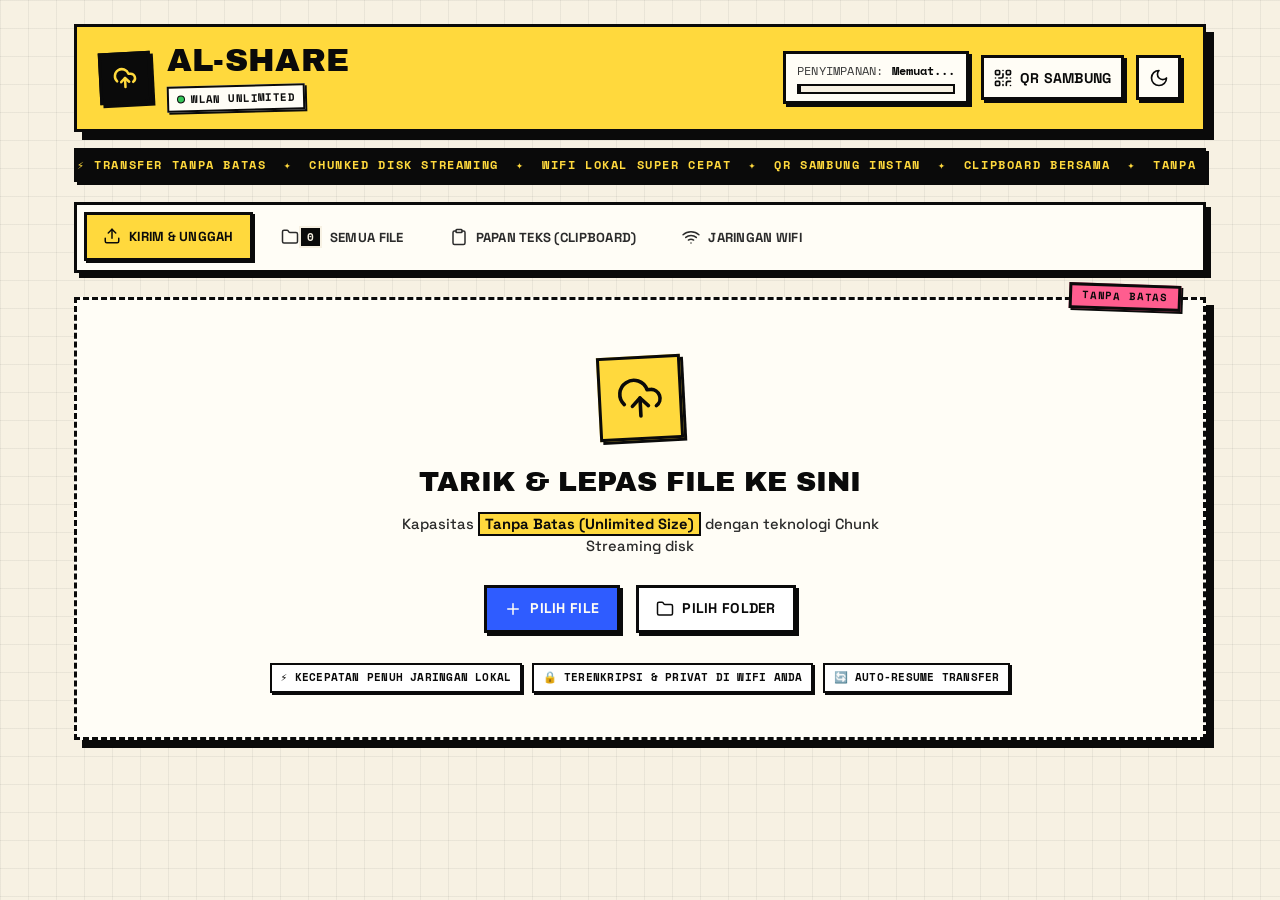
==== commit 287cf267: "feat: jadikan al-share sebagai aplikasi native (PWA) - Tambah manifest, service worker, halaman offl" ====
--- a/web/index.html
+++ b/web/index.html
@@ -2,15 +2,76 @@
 <html lang="id">
 <head>
     <meta charset="UTF-8">
-    <meta name="viewport" content="width=device-width, initial-scale=1.0">
+    <meta name="viewport" content="width=device-width, initial-scale=1.0, viewport-fit=cover">
     <title>Al-share | Unlimited WLAN Data Sharing</title>
-    <link rel="icon" href="data:image/svg+xml,<svg xmlns=%22http://www.w3.org/2000/svg%22 viewBox=%220 0 100 100%22><text y=%22.9em%22 font-size=%2290%22>⚡</text></svg>">
+    <meta name="description" content="Al-share — berbagi file tanpa batas ukuran dan clipboard antar perangkat di jaringan WiFi lokal. Cepat, privat, tanpa aplikasi tambahan.">
+
+    <!-- ===================== PWA / Native App Metadata ===================== -->
+    <meta name="theme-color" content="#ffd93d">
+    <meta name="application-name" content="Al-share">
+    <meta name="mobile-web-app-capable" content="yes">
+    <meta name="apple-mobile-web-app-capable" content="yes">
+    <meta name="apple-mobile-web-app-title" content="Al-share">
+    <meta name="apple-mobile-web-app-status-bar-style" content="black-translucent">
+    <meta name="format-detection" content="telephone=no">
+    <link rel="manifest" href="/manifest.webmanifest">
+    <link rel="apple-touch-icon" href="/icons/apple-touch-icon.png">
+    <link rel="icon" type="image/svg+xml" href="/icons/icon.svg">
+    <link rel="icon" type="image/png" sizes="32x32" href="/icons/favicon-32.png">
+    <link rel="mask-icon" href="/icons/icon.svg" color="#0a0a0a">
+
     <link rel="preconnect" href="https://fonts.googleapis.com">
     <link rel="preconnect" href="https://fonts.gstatic.com" crossorigin>
     <link href="https://fonts.googleapis.com/css2?family=Archivo+Black&family=Space+Grotesk:wght@400;500;600;700&family=Space+Mono:wght@400;700&display=swap" rel="stylesheet">
     <link rel="stylesheet" href="style.css">
+    <script>
+        // Apply the saved theme before first paint (avoids a white flash in standalone mode).
+        (function () {
+            try {
+                var t = localStorage.getItem('alshare_theme');
+                document.documentElement.dataset.theme = t === 'dark' ? 'dark' : 'light';
+            } catch (e) {}
+        })();
+    </script>
 </head>
 <body class="light-theme">
+    <script>
+        // Avoid a light flash when the saved theme is dark.
+        try {
+            if (localStorage.getItem('alshare_theme') === 'dark') {
+                document.body.className = 'dark-theme';
+            }
+        } catch (e) {}
+    </script>
+    <!-- Native-style launch screen -->
+    <div class="launch-screen" id="launchScreen" aria-hidden="true">
+        <div class="launch-mark">
+            <svg viewBox="0 0 100 100" width="96" height="96" aria-hidden="true">
+                <rect x="2" y="2" width="96" height="96" rx="22" fill="#ffd93d"/>
+                <rect x="6.5" y="6.5" width="87" height="87" rx="19" fill="none" stroke="#0a0a0a" stroke-width="9"/>
+                <rect x="20" y="20" width="60" height="60" rx="12.5" fill="#0a0a0a"/>
+                <polygon points="53,26 34.4,54.2 47.6,54.2 43,74 65,45.8 51.8,45.8" fill="#ffd93d"/>
+            </svg>
+        </div>
+        <div class="launch-title">Al-share</div>
+        <div class="launch-sub">WLAN Unlimited Sharing</div>
+        <div class="launch-track"><span></span></div>
+    </div>
+
+    <!-- Connection state banner -->
+    <div class="offline-banner" id="offlineBanner" role="status" aria-live="polite">
+        <svg width="16" height="16" viewBox="0 0 24 24" fill="none" stroke="currentColor" stroke-width="2.5" stroke-linecap="round" stroke-linejoin="round" aria-hidden="true">
+            <path d="M1 1l22 22"></path>
+            <path d="M16.72 11.06A10.94 10.94 0 0 1 19 12.55"></path>
+            <path d="M5 12.55a10.94 10.94 0 0 1 5.17-2.39"></path>
+            <path d="M10.71 5.05A16 16 0 0 1 22.58 9"></path>
+            <path d="M1.42 9a15.91 15.91 0 0 1 4.7-2.88"></path>
+            <path d="M8.53 16.11a6 6 0 0 1 6.95 0"></path>
+            <line x1="12" y1="20" x2="12.01" y2="20"></line>
+        </svg>
+        <span>Offline — menampilkan data terakhir</span>
+    </div>
+
     <div class="app-container">
         <!-- Top Navigation Bar -->
         <header class="app-header">
@@ -41,6 +102,16 @@
                         <div class="storage-mini-fill" id="storageMiniFill" style="width: 0%;"></div>
                     </div>
                 </div>
+
+                <!-- Install App Button (shown when installable) -->
+                <button class="btn btn-icon btn-install hidden" id="btnInstall" title="Pasang Al-share sebagai Aplikasi">
+                    <svg width="20" height="20" viewBox="0 0 24 24" fill="none" stroke="currentColor" stroke-width="2" stroke-linecap="round" stroke-linejoin="round">
+                        <path d="M21 15v4a2 2 0 0 1-2 2H5a2 2 0 0 1-2-2v-4"></path>
+                        <polyline points="7 10 12 15 17 10"></polyline>
+                        <line x1="12" x2="12" y1="15" y2="3"></line>
+                    </svg>
+                    <span class="btn-text-desktop">Pasang</span>
+                </button>
 
                 <!-- QR Modal Button -->
                 <button class="btn btn-icon" id="btnOpenQr" title="Tampilkan QR Code Sambungan">
@@ -89,38 +160,50 @@
             </div>
         </div>
 
-        <!-- Navigation Tabs -->
-        <nav class="nav-tabs">
-            <button class="tab-btn active" data-tab="tab-upload">
-                <svg width="18" height="18" viewBox="0 0 24 24" fill="none" stroke="currentColor" stroke-width="2" stroke-linecap="round" stroke-linejoin="round">
-                    <path d="M21 15v4a2 2 0 0 1-2 2H5a2 2 0 0 1-2-2v-4"></path>
-                    <polyline points="17 8 12 3 7 8"></polyline>
-                    <line x1="12" x2="12" y1="3" y2="15"></line>
-                </svg>
-                <span>Kirim & Unggah</span>
+        <!-- Navigation Tabs (app tab bar on mobile) -->
+        <nav class="nav-tabs" id="navTabs" role="tablist" aria-label="Navigasi utama">
+            <button class="tab-btn active" data-tab="tab-upload" role="tab" aria-selected="true" aria-controls="tab-upload">
+                <span class="tab-ico">
+                    <svg width="18" height="18" viewBox="0 0 24 24" fill="none" stroke="currentColor" stroke-width="2" stroke-linecap="round" stroke-linejoin="round">
+                        <path d="M21 15v4a2 2 0 0 1-2 2H5a2 2 0 0 1-2-2v-4"></path>
+                        <polyline points="17 8 12 3 7 8"></polyline>
+                        <line x1="12" x2="12" y1="3" y2="15"></line>
+                    </svg>
+                </span>
+                <span class="tab-label">Kirim & Unggah</span>
+                <span class="tab-label-short">Kirim</span>
             </button>
-            <button class="tab-btn" data-tab="tab-files">
-                <svg width="18" height="18" viewBox="0 0 24 24" fill="none" stroke="currentColor" stroke-width="2" stroke-linecap="round" stroke-linejoin="round">
-                    <path d="M4 20h16a2 2 0 0 0 2-2V8a2 2 0 0 0-2-2h-7.93a2 2 0 0 1-1.66-.9l-.82-1.2A2 2 0 0 0 7.93 3H4a2 2 0 0 0-2 2v13c0 1.1.9 2 2 2Z"></path>
-                </svg>
-                <span>Semua File</span>
-                <span class="counter-badge" id="fileCountBadge">0</span>
+            <button class="tab-btn" data-tab="tab-files" role="tab" aria-selected="false" aria-controls="tab-files">
+                <span class="tab-ico">
+                    <svg width="18" height="18" viewBox="0 0 24 24" fill="none" stroke="currentColor" stroke-width="2" stroke-linecap="round" stroke-linejoin="round">
+                        <path d="M4 20h16a2 2 0 0 0 2-2V8a2 2 0 0 0-2-2h-7.93a2 2 0 0 1-1.66-.9l-.82-1.2A2 2 0 0 0 7.93 3H4a2 2 0 0 0-2 2v13c0 1.1.9 2 2 2Z"></path>
+                    </svg>
+                    <span class="counter-badge" id="fileCountBadge">0</span>
+                </span>
+                <span class="tab-label">Semua File</span>
+                <span class="tab-label-short">File</span>
             </button>
-            <button class="tab-btn" data-tab="tab-clipboard">
-                <svg width="18" height="18" viewBox="0 0 24 24" fill="none" stroke="currentColor" stroke-width="2" stroke-linecap="round" stroke-linejoin="round">
-                    <rect width="8" height="4" x="8" y="2" rx="1" ry="1"></rect>
-                    <path d="M16 4h2a2 2 0 0 1 2 2v14a2 2 0 0 1-2 2H6a2 2 0 0 1-2-2V6a2 2 0 0 1 2-2h2"></path>
-                </svg>
-                <span>Papan Teks (Clipboard)</span>
+            <button class="tab-btn" data-tab="tab-clipboard" role="tab" aria-selected="false" aria-controls="tab-clipboard">
+                <span class="tab-ico">
+                    <svg width="18" height="18" viewBox="0 0 24 24" fill="none" stroke="currentColor" stroke-width="2" stroke-linecap="round" stroke-linejoin="round">
+                        <rect width="8" height="4" x="8" y="2" rx="1" ry="1"></rect>
+                        <path d="M16 4h2a2 2 0 0 1 2 2v14a2 2 0 0 1-2 2H6a2 2 0 0 1-2-2V6a2 2 0 0 1 2-2h2"></path>
+                    </svg>
+                </span>
+                <span class="tab-label">Papan Teks (Clipboard)</span>
+                <span class="tab-label-short">Teks</span>
             </button>
-            <button class="tab-btn" data-tab="tab-network">
-                <svg width="18" height="18" viewBox="0 0 24 24" fill="none" stroke="currentColor" stroke-width="2" stroke-linecap="round" stroke-linejoin="round">
-                    <path d="M5 12.55a11 11 0 0 1 14.08 0"></path>
-                    <path d="M1.42 9a16 16 0 0 1 21.16 0"></path>
-                    <path d="M8.53 16.11a6 6 0 0 1 6.95 0"></path>
-                    <line x1="12" y1="20" x2="12.01" y2="20"></line>
-                </svg>
-                <span>Jaringan WiFi</span>
+            <button class="tab-btn" data-tab="tab-network" role="tab" aria-selected="false" aria-controls="tab-network">
+                <span class="tab-ico">
+                    <svg width="18" height="18" viewBox="0 0 24 24" fill="none" stroke="currentColor" stroke-width="2" stroke-linecap="round" stroke-linejoin="round">
+                        <path d="M5 12.55a11 11 0 0 1 14.08 0"></path>
+                        <path d="M1.42 9a16 16 0 0 1 21.16 0"></path>
+                        <path d="M8.53 16.11a6 6 0 0 1 6.95 0"></path>
+                        <line x1="12" y1="20" x2="12.01" y2="20"></line>
+                    </svg>
+                </span>
+                <span class="tab-label">Jaringan WiFi</span>
+                <span class="tab-label-short">WiFi</span>
             </button>
         </nav>
 
@@ -328,6 +411,51 @@
                             </div>
                         </div>
                     </div>
+
+                    <!-- Native app status card -->
+                    <div class="native-card card">
+                        <div class="native-card-header">
+                            <div class="native-icon">
+                                <svg width="26" height="26" viewBox="0 0 24 24" fill="none" stroke="currentColor" stroke-width="2" stroke-linecap="round" stroke-linejoin="round">
+                                    <rect width="14" height="20" x="5" y="2" rx="2" ry="2"></rect>
+                                    <path d="M12 18h.01"></path>
+                                </svg>
+                            </div>
+                            <div>
+                                <h3>Mode Aplikasi Native</h3>
+                                <p class="text-muted">Pasang Al-share ke layar utama agar terbuka layar penuh, tanpa address bar, dengan ikon sendiri.</p>
+                            </div>
+                        </div>
+
+                        <div class="native-status-grid">
+                            <div class="native-status-row">
+                                <span>Status Instalasi</span>
+                                <strong id="installStateText">Belum terpasang</strong>
+                            </div>
+                            <div class="native-status-row">
+                                <span>Mode Tampilan</span>
+                                <strong id="displayModeText">Browser</strong>
+                            </div>
+                            <div class="native-status-row">
+                                <span>Layanan Offline</span>
+                                <strong id="swStateText">Memeriksa…</strong>
+                            </div>
+                            <div class="native-status-row">
+                                <span>Koneksi Server</span>
+                                <strong id="connStateText">Online</strong>
+                            </div>
+                        </div>
+
+                        <button class="btn btn-primary btn-block" id="btnInstallCard">
+                            <svg width="18" height="18" viewBox="0 0 24 24" fill="none" stroke="currentColor" stroke-width="2" stroke-linecap="round" stroke-linejoin="round">
+                                <path d="M21 15v4a2 2 0 0 1-2 2H5a2 2 0 0 1-2-2v-4"></path>
+                                <polyline points="7 10 12 15 17 10"></polyline>
+                                <line x1="12" x2="12" y1="15" y2="3"></line>
+                            </svg>
+                            Pasang Aplikasi
+                        </button>
+                        <p class="native-hint" id="installHint">Buka menu browser lalu pilih “Tambahkan ke layar utama” jika tombol pasang belum tersedia.</p>
+                    </div>
                 </div>
             </section>
         </main>
@@ -377,6 +505,32 @@
         </div>
     </div>
 
+    <!-- Pull-to-refresh indicator -->
+    <div class="ptr-indicator" id="ptrIndicator" aria-hidden="true">
+        <span class="ptr-spinner"></span>
+        <span class="ptr-label" id="ptrLabel">Tarik untuk menyegarkan</span>
+    </div>
+
+    <!-- Install bottom sheet -->
+    <div class="install-sheet" id="installSheet" role="dialog" aria-labelledby="installSheetTitle">
+        <div class="install-sheet-art">
+            <svg viewBox="0 0 100 100" width="44" height="44" aria-hidden="true">
+                <rect x="2" y="2" width="96" height="96" rx="22" fill="#ffd93d"/>
+                <rect x="6.5" y="6.5" width="87" height="87" rx="19" fill="none" stroke="#0a0a0a" stroke-width="9"/>
+                <rect x="20" y="20" width="60" height="60" rx="12.5" fill="#0a0a0a"/>
+                <polygon points="53,26 34.4,54.2 47.6,54.2 43,74 65,45.8 51.8,45.8" fill="#ffd93d"/>
+            </svg>
+        </div>
+        <div class="install-sheet-text">
+            <strong id="installSheetTitle">Pasang Al-share</strong>
+            <span>Layar penuh, lebih cepat, dan bisa dibuka langsung dari layar utama.</span>
+        </div>
+        <div class="install-sheet-actions">
+            <button class="btn btn-primary btn-sm" id="btnInstallSheet">Pasang</button>
+            <button class="btn btn-ghost btn-sm" id="btnInstallDismiss">Nanti</button>
+        </div>
+    </div>
+
     <!-- Toast Notification Container -->
     <div class="toast-container" id="toastContainer"></div>
 
--- a/web/style.css
+++ b/web/style.css
@@ -1735,6 +1735,560 @@
     }
 }
 
+/* ==========================================================================
+   NATIVE APP SHELL
+   Launch screen · app bar · bottom tab bar · bottom sheets · haptics-ready UI
+   ========================================================================== */
+
+:root {
+    --safe-top: env(safe-area-inset-top, 0px);
+    --safe-bottom: env(safe-area-inset-bottom, 0px);
+    --tabbar-height: 64px;
+}
+
+html {
+    height: 100%;
+}
+
+body {
+    min-height: 100vh;
+    min-height: 100dvh;
+    overscroll-behavior-y: none;
+    -webkit-tap-highlight-color: transparent;
+    touch-action: manipulation;
+}
+
+/* App-like press feedback on every interactive surface */
+.btn:active,
+.tab-btn:active,
+.filter-chip:active,
+.btn-close:active,
+.view-toggle .btn:active {
+    transform: translate(2px, 2px) !important;
+    box-shadow: none !important;
+}
+
+/* ------------------------------ Launch screen --------------------------- */
+.launch-screen {
+    --ls-paper: #f7f1e3;
+    --ls-ink: #0a0a0a;
+    position: fixed;
+    inset: 0;
+    z-index: 9999;
+    display: flex;
+    flex-direction: column;
+    align-items: center;
+    justify-content: center;
+    gap: 0.35rem;
+    background-color: var(--ls-paper);
+    background-image:
+        linear-gradient(rgba(10, 10, 10, 0.055) 1px, transparent 1px),
+        linear-gradient(90deg, rgba(10, 10, 10, 0.055) 1px, transparent 1px);
+    background-size: 28px 28px;
+    color: var(--ls-ink);
+    transition: opacity 0.35s ease, visibility 0.35s ease;
+}
+
+html[data-theme="dark"] .launch-screen {
+    --ls-paper: #0b0b0b;
+    --ls-ink: #f5f1e6;
+    background-image:
+        linear-gradient(rgba(245, 241, 230, 0.065) 1px, transparent 1px),
+        linear-gradient(90deg, rgba(245, 241, 230, 0.065) 1px, transparent 1px);
+}
+
+.launch-screen.done {
+    opacity: 0;
+    visibility: hidden;
+    pointer-events: none;
+}
+
+.launch-mark {
+    filter: drop-shadow(6px 6px 0 var(--ls-ink));
+    animation: launchPop 0.55s cubic-bezier(0.2, 0.9, 0.3, 1.25) both;
+}
+
+.launch-title {
+    margin-top: 0.8rem;
+    font-family: var(--font-display);
+    font-size: 1.6rem;
+    text-transform: uppercase;
+    letter-spacing: 0.03em;
+    line-height: 1;
+}
+
+.launch-sub {
+    font-family: var(--font-mono);
+    font-size: 0.66rem;
+    font-weight: 700;
+    text-transform: uppercase;
+    letter-spacing: 0.12em;
+    opacity: 0.65;
+}
+
+.launch-track {
+    margin-top: 1.1rem;
+    width: 148px;
+    height: 9px;
+    background: transparent;
+    border: 2px solid var(--ls-ink);
+    overflow: hidden;
+}
+
+.launch-track span {
+    display: block;
+    width: 42%;
+    height: 100%;
+    background: var(--ls-ink);
+    animation: launchBar 0.9s ease-in-out infinite;
+}
+
+@keyframes launchPop {
+    0%   { opacity: 0; transform: scale(0.62) rotate(-9deg); }
+    65%  { opacity: 1; transform: scale(1.05) rotate(2deg); }
+    100% { opacity: 1; transform: scale(1) rotate(0); }
+}
+
+@keyframes launchBar {
+    0%   { transform: translateX(-110%); }
+    100% { transform: translateX(340%); }
+}
+
+/* ---------------------------- Offline banner ---------------------------- */
+.offline-banner {
+    position: fixed;
+    top: 0;
+    left: 0;
+    right: 0;
+    z-index: 250;
+    display: flex;
+    align-items: center;
+    justify-content: center;
+    gap: 0.45rem;
+    padding: calc(8px + var(--safe-top)) 12px 8px;
+    background: var(--danger);
+    color: #0a0a0a;
+    border-bottom: 3px solid var(--ink);
+    font-size: 0.72rem;
+    font-weight: 800;
+    text-transform: uppercase;
+    letter-spacing: 0.03em;
+    transform: translateY(-120%);
+    transition: transform 0.28s cubic-bezier(0.2, 0.9, 0.3, 1);
+}
+
+body.is-offline .offline-banner {
+    transform: translateY(0);
+}
+
+/* ------------------------- Install bottom sheet ------------------------- */
+.install-sheet {
+    position: fixed;
+    left: 50%;
+    bottom: calc(14px + var(--safe-bottom));
+    z-index: 90;
+    width: min(540px, calc(100% - 24px));
+    display: flex;
+    align-items: center;
+    gap: 0.8rem;
+    padding: 0.8rem;
+    background: var(--surface);
+    border: var(--border);
+    box-shadow: var(--shadow-md);
+    transform: translate(-50%, 180%);
+    transition: transform 0.35s cubic-bezier(0.2, 0.9, 0.3, 1.15);
+}
+
+.install-sheet.show {
+    transform: translate(-50%, 0);
+}
+
+.install-sheet-art {
+    flex-shrink: 0;
+    display: grid;
+    place-items: center;
+    filter: drop-shadow(3px 3px 0 var(--ink));
+}
+
+.install-sheet-text {
+    display: flex;
+    flex-direction: column;
+    gap: 2px;
+    min-width: 0;
+    flex: 1;
+}
+
+.install-sheet-text strong {
+    font-size: 0.85rem;
+    text-transform: uppercase;
+    letter-spacing: 0.02em;
+}
+
+.install-sheet-text span {
+    font-size: 0.72rem;
+    color: var(--text-muted);
+    line-height: 1.35;
+}
+
+.install-sheet-actions {
+    display: flex;
+    gap: 0.4rem;
+    flex-shrink: 0;
+}
+
+/* ----------------------- Pull to refresh indicator ---------------------- */
+.ptr-indicator {
+    position: fixed;
+    top: calc(8px + var(--safe-top));
+    left: 50%;
+    z-index: 240;
+    display: flex;
+    align-items: center;
+    gap: 6px;
+    padding: 6px 10px;
+    background: var(--surface);
+    border: 2px solid var(--ink);
+    box-shadow: 3px 3px 0 var(--ink);
+    font-family: var(--font-mono);
+    font-size: 0.64rem;
+    font-weight: 700;
+    text-transform: uppercase;
+    letter-spacing: 0.03em;
+    opacity: 0;
+    pointer-events: none;
+    transform: translate(-50%, -160%);
+    transition: opacity 0.15s ease, transform 0.15s ease;
+}
+
+.ptr-indicator.visible {
+    opacity: 1;
+    transform: translate(-50%, 0);
+}
+
+.ptr-spinner {
+    width: 12px;
+    height: 12px;
+    border: 2px solid var(--ink);
+    border-top-color: transparent;
+    border-radius: 50%;
+}
+
+.ptr-indicator.refreshing .ptr-spinner {
+    animation: ptrSpin 0.7s linear infinite;
+}
+
+@keyframes ptrSpin {
+    to { transform: rotate(360deg); }
+}
+
+/* --------------------------- Native status card ------------------------- */
+.native-card {
+    max-width: 620px;
+    width: 100%;
+    margin: 1.5rem auto 0;
+    padding: 1.1rem;
+    display: flex;
+    flex-direction: column;
+    gap: 0.9rem;
+}
+
+.native-card-header {
+    display: flex;
+    align-items: flex-start;
+    gap: 0.8rem;
+}
+
+.native-card-header h3 {
+    font-size: 0.95rem;
+    font-weight: 700;
+    text-transform: uppercase;
+    letter-spacing: 0.02em;
+    margin-bottom: 0.2rem;
+}
+
+.native-card-header p {
+    font-size: 0.76rem;
+    line-height: 1.45;
+}
+
+.native-icon {
+    width: 50px;
+    height: 50px;
+    flex-shrink: 0;
+    display: grid;
+    place-items: center;
+    background: var(--primary);
+    color: var(--on-primary);
+    border: 3px solid var(--ink);
+    box-shadow: 3px 3px 0 var(--ink);
+}
+
+.native-status-grid {
+    display: grid;
+    gap: 0.4rem;
+}
+
+.native-status-row {
+    display: flex;
+    align-items: center;
+    justify-content: space-between;
+    gap: 1rem;
+    padding: 0.45rem 0.6rem;
+    background: var(--surface-2);
+    border: 2px solid var(--ink);
+    font-size: 0.8rem;
+}
+
+.native-status-row span {
+    color: var(--text-muted);
+    font-family: var(--font-mono);
+    font-size: 0.66rem;
+    text-transform: uppercase;
+    letter-spacing: 0.03em;
+}
+
+.native-status-row strong {
+    text-align: right;
+    font-weight: 700;
+}
+
+.native-hint {
+    font-size: 0.72rem;
+    line-height: 1.45;
+    color: var(--text-muted);
+}
+
+.btn-block {
+    width: 100%;
+}
+
+.btn:disabled {
+    opacity: 0.55;
+    cursor: not-allowed;
+    box-shadow: none !important;
+    transform: none !important;
+}
+
+/* ----------------------- Tab labels (desktop base) ---------------------- */
+.tab-ico {
+    display: inline-flex;
+    align-items: center;
+    justify-content: center;
+}
+
+.tab-label-short {
+    display: none;
+}
+
+body.native-standalone .btn-install,
+body.native-standalone #btnInstallCard,
+body.native-standalone .install-sheet {
+    display: none !important;
+}
+
+/* --------------------------- Mobile app shell --------------------------- */
+@media (max-width: 820px) {
+    .app-container {
+        padding: 0 0.9rem calc(var(--tabbar-height) + 36px + var(--safe-bottom));
+    }
+
+    /* Fixed app bar */
+    .app-header {
+        position: sticky;
+        top: 0;
+        z-index: 60;
+        margin: 0 -0.9rem 0.85rem;
+        padding: calc(0.65rem + var(--safe-top)) 0.9rem 0.65rem;
+        border-left: none;
+        border-right: none;
+        border-top: none;
+        box-shadow: 0 4px 0 var(--ink);
+    }
+
+    .logo-icon {
+        width: 40px;
+        height: 40px;
+        box-shadow: 2px 2px 0 #0a0a0a;
+    }
+
+    .brand-text h1 {
+        font-size: 1.25rem;
+    }
+
+    .badge-wifi {
+        font-size: 0.56rem;
+        padding: 2px 6px;
+        margin-top: 0.3rem;
+    }
+
+    .header-actions {
+        gap: 0.4rem;
+    }
+
+    .app-header .btn-icon {
+        width: 40px;
+        height: 40px;
+        padding: 0;
+        border-width: 3px;
+    }
+
+    /* Bottom tab bar */
+    .nav-tabs {
+        position: fixed;
+        left: 0;
+        right: 0;
+        bottom: 0;
+        z-index: 65;
+        margin: 0;
+        display: grid;
+        grid-template-columns: repeat(4, 1fr);
+        gap: 4px;
+        padding: 6px 8px calc(6px + var(--safe-bottom));
+        background: var(--surface);
+        border: none;
+        border-top: 3px solid var(--ink);
+        box-shadow: none;
+        overflow: visible;
+    }
+
+    .tab-btn {
+        flex-direction: column;
+        gap: 3px;
+        padding: 6px 2px 5px;
+        border-width: 2px;
+        font-size: 0.6rem;
+        letter-spacing: 0.02em;
+        text-align: center;
+        min-height: 52px;
+    }
+
+    .tab-btn:hover {
+        background: transparent;
+        border-color: transparent;
+    }
+
+    .tab-btn.active {
+        background: var(--accent);
+        border-color: var(--ink);
+        box-shadow: 2px 2px 0 var(--ink);
+        transform: translate(-1px, -1px);
+    }
+
+    .tab-btn .tab-label {
+        display: none;
+    }
+
+    .tab-label-short {
+        display: block;
+        line-height: 1;
+    }
+
+    .tab-ico {
+        position: relative;
+        display: inline-grid;
+        place-items: center;
+    }
+
+    .tab-ico .counter-badge {
+        position: absolute;
+        top: -7px;
+        right: -13px;
+        min-width: 17px;
+        padding: 0 3px;
+        font-size: 0.55rem;
+        border-width: 1px;
+    }
+
+    /* Compact ticker so the app bar stays the visual anchor */
+    .brutal-ticker {
+        margin-bottom: 0.85rem;
+        box-shadow: none;
+    }
+
+    .app-main {
+        padding-bottom: 0.5rem;
+    }
+
+    /* Toasts float above the tab bar */
+    .toast-container {
+        bottom: calc(var(--tabbar-height) + 18px + var(--safe-bottom));
+    }
+
+    .install-sheet {
+        bottom: calc(var(--tabbar-height) + 14px + var(--safe-bottom));
+        flex-wrap: wrap;
+    }
+
+    .install-sheet-actions {
+        width: 100%;
+    }
+
+    .install-sheet-actions .btn {
+        flex: 1;
+    }
+
+    /* Bottom-sheet modals */
+    .modal {
+        padding: 0;
+        align-items: flex-end;
+    }
+
+    .modal-card {
+        width: 100%;
+        max-width: 100%;
+        max-height: 92dvh;
+        border-left: none;
+        border-right: none;
+        border-bottom: none;
+        box-shadow: 0 -6px 0 rgba(10, 10, 10, 0.16);
+        animation: sheetUp 0.28s cubic-bezier(0.2, 0.9, 0.3, 1.05);
+    }
+
+    .modal-card::before {
+        content: "";
+        display: block;
+        width: 46px;
+        height: 5px;
+        margin: 8px auto 0;
+        background: var(--ink);
+        opacity: 0.28;
+        border-radius: 99px;
+    }
+
+    .modal-header {
+        border-bottom-width: 3px;
+    }
+
+    @keyframes sheetUp {
+        from { transform: translateY(100%); }
+        to   { transform: translateY(0); }
+    }
+
+    /* 16px inputs stop Android/iOS from zooming the whole app */
+    .search-box input,
+    .sender-input,
+    .composer-body textarea,
+    input[type="text"],
+    input[type="search"],
+    textarea {
+        font-size: 16px;
+    }
+}
+
+@media (max-width: 420px) {
+    .brand-text h1 {
+        font-size: 1.1rem;
+    }
+
+    .badge-wifi {
+        display: none;
+    }
+
+    .tab-btn {
+        font-size: 0.56rem;
+    }
+}
+
 @media (prefers-reduced-motion: reduce) {
     *, *::before, *::after {
         animation-duration: 0.001ms !important;
@@ -1744,4 +2298,7 @@
     .ticker-track {
         animation: none;
     }
-}
+    .launch-screen {
+        transition: none;
+    }
+}
